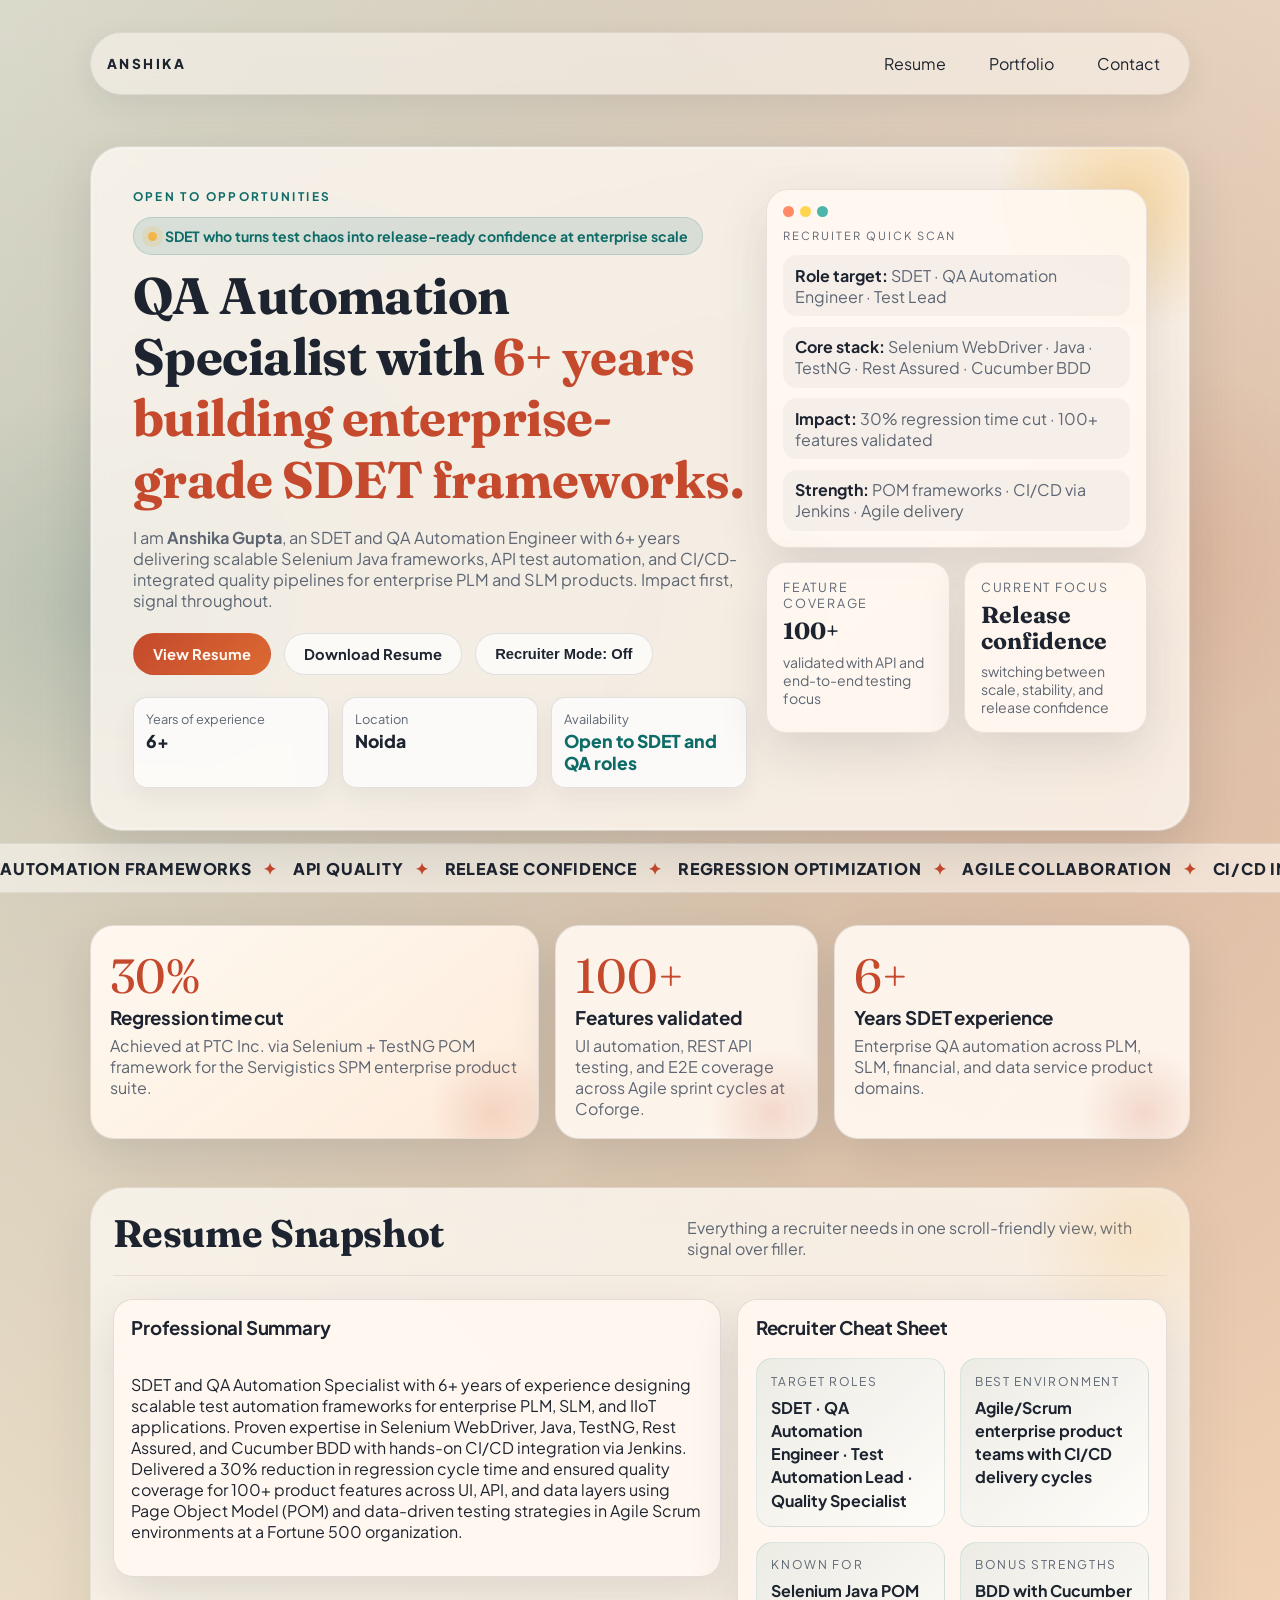
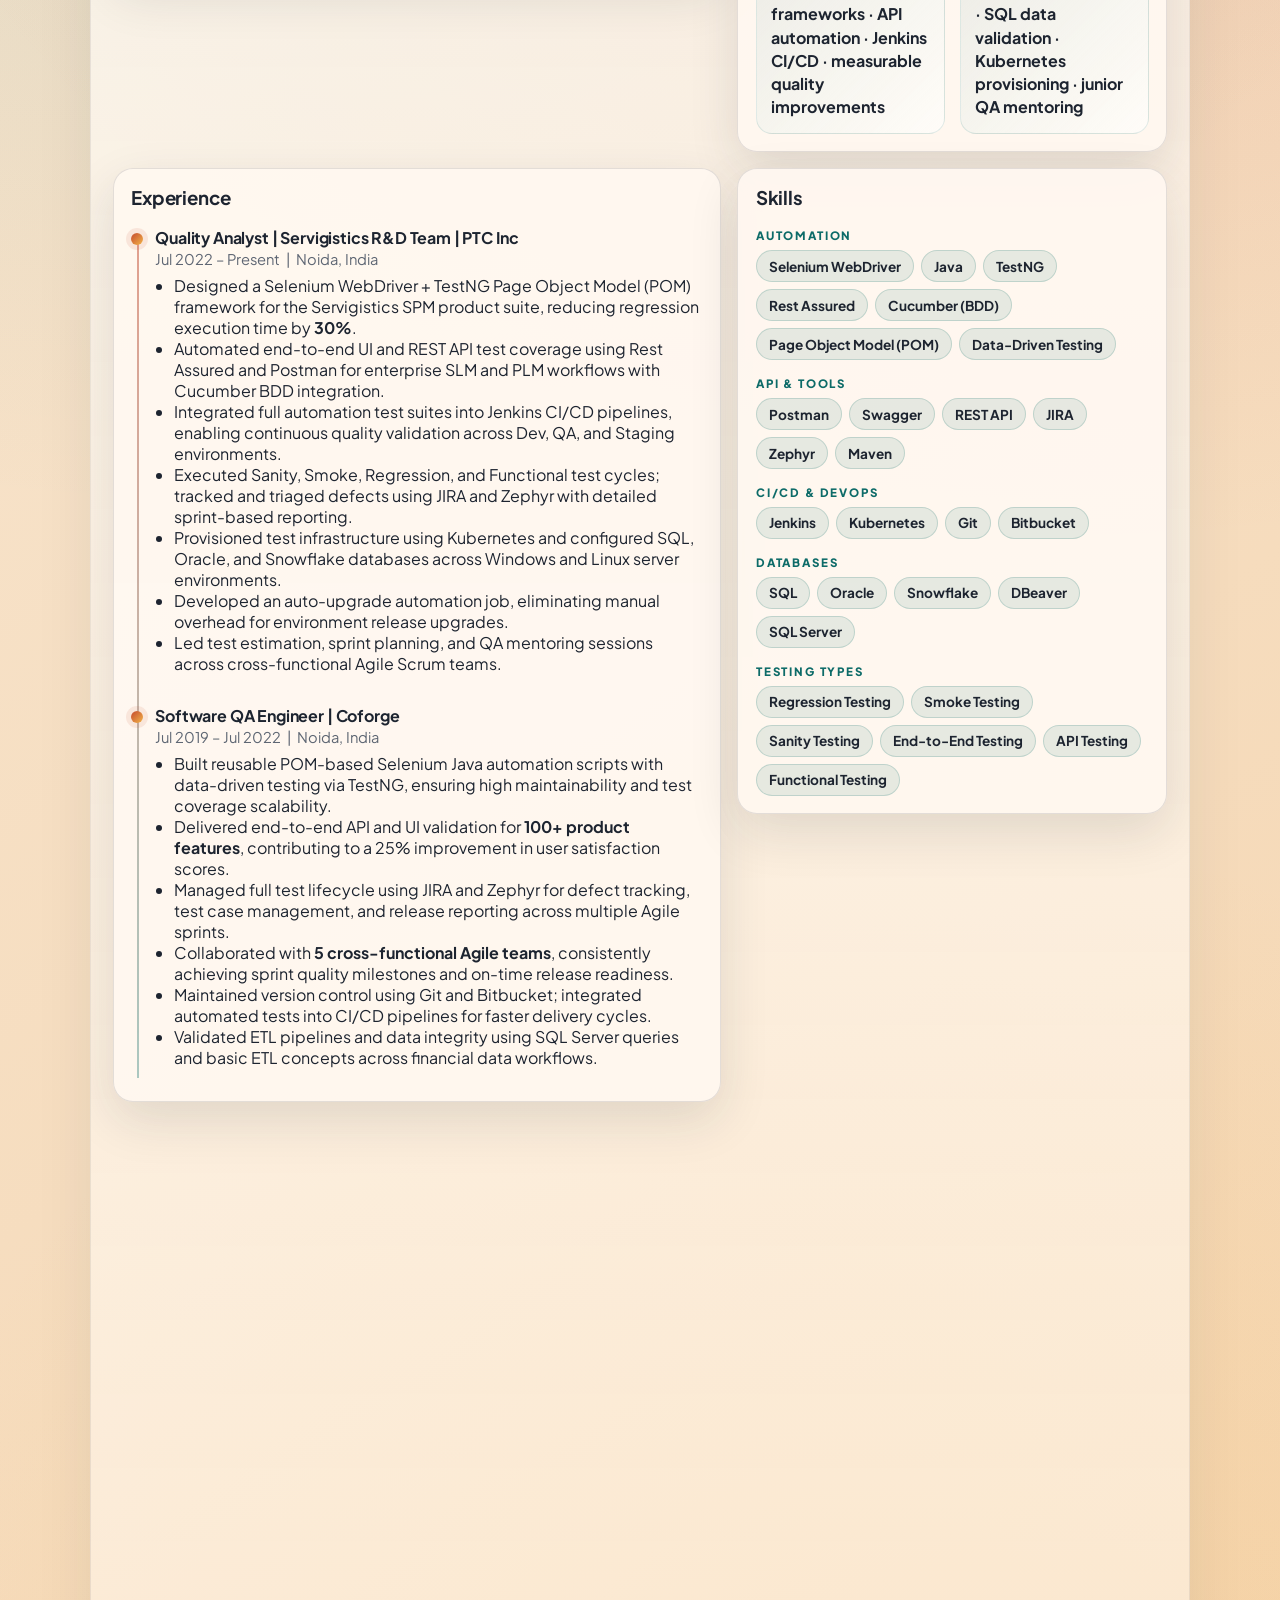
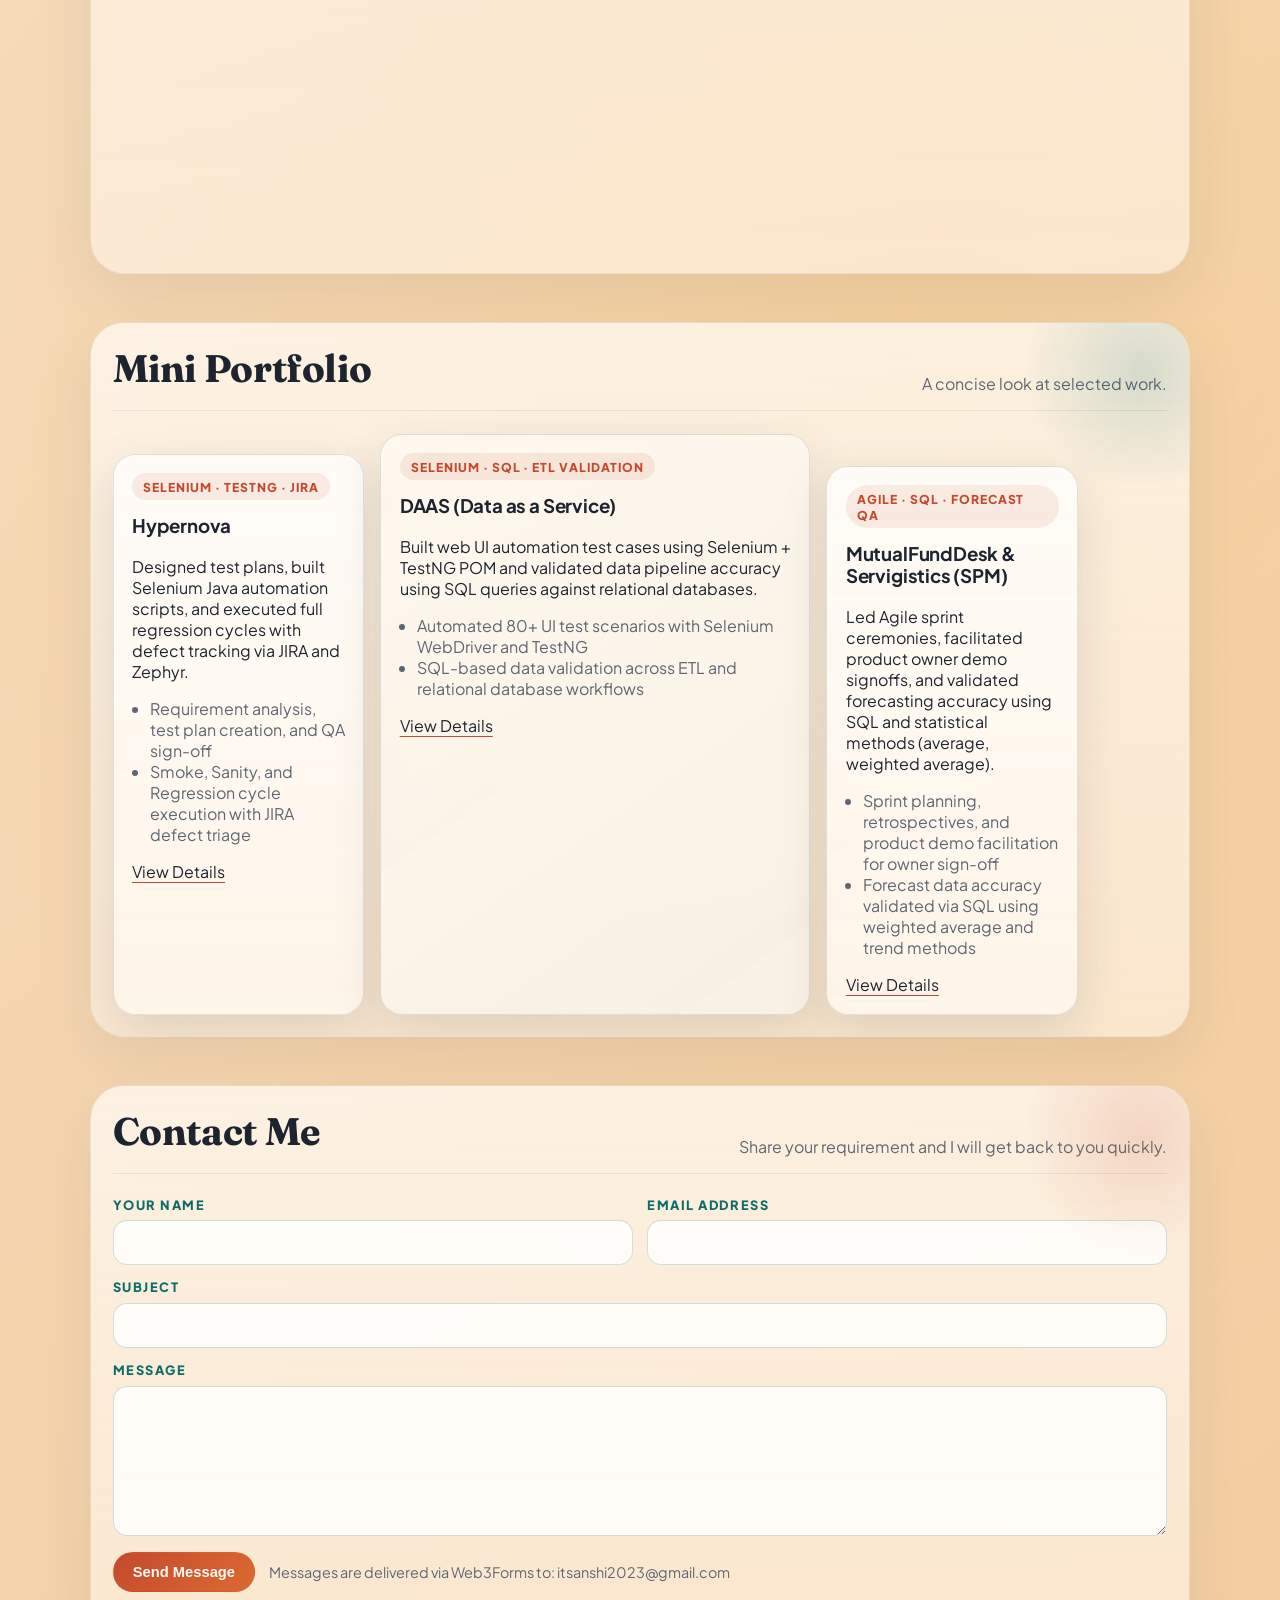
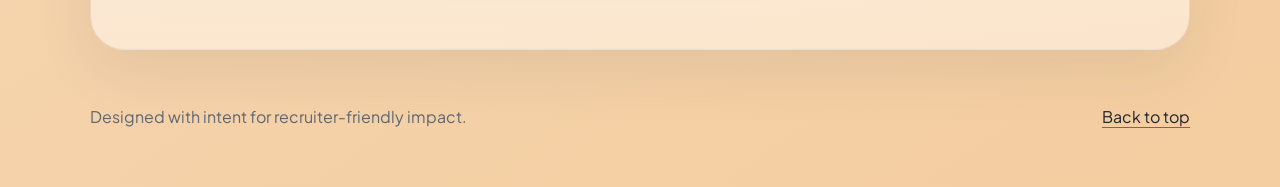
==== index.html @ cdb739ea "intial commit" ====
<!DOCTYPE html>
<html lang="en">
<head>
  <meta charset="UTF-8" />
  <meta name="viewport" content="width=device-width, initial-scale=1.0" />
  <title>Anshika | Resume + Portfolio</title>
  <meta name="description" content="Resume-first portfolio website for Anshika." />
  <link rel="preconnect" href="https://fonts.googleapis.com" />
  <link rel="preconnect" href="https://fonts.gstatic.com" crossorigin />
  <link href="https://fonts.googleapis.com/css2?family=Fraunces:opsz,wght@9..144,500;9..144,700&family=Plus+Jakarta+Sans:wght@400;500;600;700;800&display=swap" rel="stylesheet" />
  <link rel="stylesheet" href="styles.css" />
</head>
<body>
  <div class="grain" aria-hidden="true"></div>

  <header class="hero" id="top">
    <nav class="top-nav">
      <div class="brand">ANSHIKA</div>
      <div class="nav-actions">
        <a href="#resume">Resume</a>
        <a href="#portfolio">Portfolio</a>
        <a href="#contact">Contact</a>
      </div>
    </nav>

    <section class="hero-content reveal">
      <div class="hero-layout">
        <div class="hero-copy">
          <p class="kicker">Open to opportunities</p>
          <div class="signal-pill">SDET who turns test chaos into release-ready confidence at enterprise scale</div>
          <h1>
            QA Automation Specialist with
            <span>6+ years building enterprise-grade SDET frameworks.</span>
          </h1>
          <p class="intro">
            I am <strong>Anshika Gupta</strong>, an SDET and QA Automation Engineer with 6+ years delivering
            scalable Selenium Java frameworks, API test automation, and CI/CD-integrated quality pipelines
            for enterprise PLM and SLM products. Impact first, signal throughout.
          </p>
          <div class="hero-cta">
            <a class="btn primary" href="#resume">View Resume</a>
            <a class="btn ghost" href="assets/resume/resume-print.html" target="_blank" rel="noopener">Download Resume</a>
            <button class="btn ghost" id="toggleRecruiterMode" type="button">Recruiter Mode: Off</button>
          </div>
          <ul class="quick-facts">
            <li>
              <span class="fact-label">Years of experience</span>
              <span class="fact-value" id="experienceYears">0+</span>
            </li>
            <li>
              <span class="fact-label">Location</span>
              <span class="fact-value">Noida</span>
            </li>
            <li>
              <span class="fact-label">Availability</span>
              <span class="fact-value status">Open to SDET and QA roles</span>
            </li>
          </ul>
        </div>

        <aside class="hero-panel recruiter-keyword">
          <div class="panel-terminal">
            <div class="terminal-top">
              <span></span><span></span><span></span>
            </div>
            <p class="terminal-label">recruiter quick scan</p>
            <ul class="terminal-list">
              <li><strong>Role target:</strong> SDET · QA Automation Engineer · Test Lead</li>
              <li><strong>Core stack:</strong> Selenium WebDriver · Java · TestNG · Rest Assured · Cucumber BDD</li>
              <li><strong>Impact:</strong> 30% regression time cut · 100+ features validated</li>
              <li><strong>Strength:</strong> POM frameworks · CI/CD via Jenkins · Agile delivery</li>
            </ul>
          </div>
          <div class="mini-cards">
            <article>
              <span>Feature coverage</span>
              <strong>100+</strong>
              <p>validated with API and end-to-end testing focus</p>
            </article>
            <article>
              <span id="focusLabel">Current focus</span>
              <strong id="focusValue">Automation reliability</strong>
              <p>switching between scale, stability, and release confidence</p>
            </article>
          </div>
        </aside>
      </div>
    </section>
  </header>

  <section class="skills-tape" aria-label="Core strengths">
    <div class="skills-tape-track">
      <span>Automation Frameworks</span>
      <span>API Quality</span>
      <span>Release Confidence</span>
      <span>Regression Optimization</span>
      <span>Agile Collaboration</span>
      <span>CI/CD Integration</span>
      <span>SQL Validation</span>
      <span>Automation Frameworks</span>
      <span>API Quality</span>
      <span>Release Confidence</span>
      <span>Regression Optimization</span>
      <span>Agile Collaboration</span>
      <span>CI/CD Integration</span>
      <span>SQL Validation</span>
    </div>
  </section>

  <main>
    <section class="impact-strip">
      <article class="impact-card reveal recruiter-keyword featured-impact">
        <p class="impact-number">30%</p>
        <h3>Regression time cut</h3>
        <p>Achieved at PTC Inc. via Selenium + TestNG POM framework for the Servigistics SPM enterprise product suite.</p>
      </article>
      <article class="impact-card reveal recruiter-keyword">
        <p class="impact-number">100+</p>
        <h3>Features validated</h3>
        <p>UI automation, REST API testing, and E2E coverage across Agile sprint cycles at Coforge.</p>
      </article>
      <article class="impact-card reveal recruiter-keyword">
        <p class="impact-number">6+</p>
        <h3>Years SDET experience</h3>
        <p>Enterprise QA automation across PLM, SLM, financial, and data service product domains.</p>
      </article>
    </section>

    <section class="resume-section" id="resume">
      <div class="section-shell reveal">
        <div class="section-head">
          <h2>Resume Snapshot</h2>
          <p>Everything a recruiter needs in one scroll-friendly view, with signal over filler.</p>
        </div>

        <div class="resume-grid">
        <article class="card about reveal recruiter-keyword summary-card">
          <h3>Professional Summary</h3>
          <p>
            SDET and QA Automation Specialist with 6+ years of experience designing scalable test automation frameworks
            for enterprise PLM, SLM, and IIoT applications. Proven expertise in Selenium WebDriver, Java, TestNG,
            Rest Assured, and Cucumber BDD with hands-on CI/CD integration via Jenkins. Delivered a 30% reduction
            in regression cycle time and ensured quality coverage for 100+ product features across UI, API, and data
            layers using Page Object Model (POM) and data-driven testing strategies in Agile Scrum environments
            at a Fortune 500 organization.
          </p>
        </article>

        <article class="card reveal recruiter-keyword cheat-sheet">
          <h3>Recruiter Cheat Sheet</h3>
          <div class="cheat-grid">
            <div>
              <span>Target roles</span>
              <strong>SDET · QA Automation Engineer · Test Automation Lead · Quality Specialist</strong>
            </div>
            <div>
              <span>Best environment</span>
              <strong>Agile/Scrum enterprise product teams with CI/CD delivery cycles</strong>
            </div>
            <div>
              <span>Known for</span>
              <strong>Selenium Java POM frameworks · API automation · Jenkins CI/CD · measurable quality improvements</strong>
            </div>
            <div>
              <span>Bonus strengths</span>
              <strong>BDD with Cucumber · SQL data validation · Kubernetes provisioning · junior QA mentoring</strong>
            </div>
          </div>
        </article>

        <article class="card reveal recruiter-keyword experience-card">
          <h3>Experience</h3>
          <div class="timeline">
            <div>
              <h4>Quality Analyst | Servigistics R&amp;D Team | PTC Inc</h4>
              <p>Jul 2022 – Present &nbsp;|&nbsp; Noida, India</p>
              <ul>
                <li>Designed a Selenium WebDriver + TestNG Page Object Model (POM) framework for the Servigistics SPM product suite, reducing regression execution time by <strong>30%</strong>.</li>
                <li>Automated end-to-end UI and REST API test coverage using Rest Assured and Postman for enterprise SLM and PLM workflows with Cucumber BDD integration.</li>
                <li>Integrated full automation test suites into Jenkins CI/CD pipelines, enabling continuous quality validation across Dev, QA, and Staging environments.</li>
                <li>Executed Sanity, Smoke, Regression, and Functional test cycles; tracked and triaged defects using JIRA and Zephyr with detailed sprint-based reporting.</li>
                <li>Provisioned test infrastructure using Kubernetes and configured SQL, Oracle, and Snowflake databases across Windows and Linux server environments.</li>
                <li>Developed an auto-upgrade automation job, eliminating manual overhead for environment release upgrades.</li>
                <li>Led test estimation, sprint planning, and QA mentoring sessions across cross-functional Agile Scrum teams.</li>
              </ul>
            </div>
            <div>
              <h4>Software QA Engineer | Coforge</h4>
              <p>Jul 2019 – Jul 2022 &nbsp;|&nbsp; Noida, India</p>
              <ul>
                <li>Built reusable POM-based Selenium Java automation scripts with data-driven testing via TestNG, ensuring high maintainability and test coverage scalability.</li>
                <li>Delivered end-to-end API and UI validation for <strong>100+ product features</strong>, contributing to a 25% improvement in user satisfaction scores.</li>
                <li>Managed full test lifecycle using JIRA and Zephyr for defect tracking, test case management, and release reporting across multiple Agile sprints.</li>
                <li>Collaborated with <strong>5 cross-functional Agile teams</strong>, consistently achieving sprint quality milestones and on-time release readiness.</li>
                <li>Maintained version control using Git and Bitbucket; integrated automated tests into CI/CD pipelines for faster delivery cycles.</li>
                <li>Validated ETL pipelines and data integrity using SQL Server queries and basic ETL concepts across financial data workflows.</li>
              </ul>
            </div>
          </div>
        </article>

        <article class="card reveal recruiter-keyword skills-card">
          <h3>Skills</h3>
          <div class="skills-categories">
            <div class="skill-group">
              <span class="skill-group-label">Automation</span>
              <div class="chip-wrap">
                <span>Selenium WebDriver</span>
                <span>Java</span>
                <span>TestNG</span>
                <span>Rest Assured</span>
                <span>Cucumber (BDD)</span>
                <span>Page Object Model (POM)</span>
                <span>Data-Driven Testing</span>
              </div>
            </div>
            <div class="skill-group">
              <span class="skill-group-label">API &amp; Tools</span>
              <div class="chip-wrap">
                <span>Postman</span>
                <span>Swagger</span>
                <span>REST API</span>
                <span>JIRA</span>
                <span>Zephyr</span>
                <span>Maven</span>
              </div>
            </div>
            <div class="skill-group">
              <span class="skill-group-label">CI/CD &amp; DevOps</span>
              <div class="chip-wrap">
                <span>Jenkins</span>
                <span>Kubernetes</span>
                <span>Git</span>
                <span>Bitbucket</span>
              </div>
            </div>
            <div class="skill-group">
              <span class="skill-group-label">Databases</span>
              <div class="chip-wrap">
                <span>SQL</span>
                <span>Oracle</span>
                <span>Snowflake</span>
                <span>DBeaver</span>
                <span>SQL Server</span>
              </div>
            </div>
            <div class="skill-group">
              <span class="skill-group-label">Testing Types</span>
              <div class="chip-wrap">
                <span>Regression Testing</span>
                <span>Smoke Testing</span>
                <span>Sanity Testing</span>
                <span>End-to-End Testing</span>
                <span>API Testing</span>
                <span>Functional Testing</span>
              </div>
            </div>
          </div>
        </article>

        <article class="card reveal recruiter-keyword education-card">
          <h3>Education</h3>
          <p><strong>B.Tech</strong> | AKTU | 2019</p>
          <p>Percentage: 77%</p>
          <p><strong>Intermediate</strong> | 2015 | Percentage: 72.3%</p>
        </article>

        <article class="card reveal highlights-card">
          <h3>Highlights</h3>
          <ul class="clean-list">
            <li>Reduced regression cycle time by <strong>30%</strong> by engineering a reusable Selenium + TestNG POM framework for the Servigistics SPM enterprise product suite at PTC Inc.</li>
            <li>Validated <strong>100+ product features</strong> across UI automation, REST API testing, Smoke, Sanity, Regression, and E2E test cycles in continuous Agile sprints.</li>
            <li>Integrated automated test suites into Jenkins CI/CD pipelines, enabling nightly regression across Dev, QA, and Staging environments without manual intervention.</li>
            <li>Mentored junior QA engineers in test automation best practices, estimation, sprint planning, and defect triage within cross-functional Agile teams.</li>
          </ul>
        </article>

        <article class="card reveal actions-card" id="contact">
          <h3>Contact</h3>
          <div class="contact-links">
            <a class="contact-link-item" href="mailto:guptaanshika987@gmail.com">
              <svg xmlns="http://www.w3.org/2000/svg" width="15" height="15" viewBox="0 0 24 24" fill="none" stroke="currentColor" stroke-width="2" stroke-linecap="round" stroke-linejoin="round" aria-hidden="true"><rect width="20" height="16" x="2" y="4" rx="2"/><path d="m22 7-8.97 5.7a1.94 1.94 0 0 1-2.06 0L2 7"/></svg>
              guptaanshika987@gmail.com
            </a>
            <a class="contact-link-item" href="https://www.linkedin.com/in/professional-anshgupta" target="_blank" rel="noreferrer">
              <svg xmlns="http://www.w3.org/2000/svg" width="15" height="15" viewBox="0 0 24 24" fill="currentColor" aria-hidden="true"><path d="M16 8a6 6 0 0 1 6 6v7h-4v-7a2 2 0 0 0-2-2 2 2 0 0 0-2 2v7h-4v-7a6 6 0 0 1 6-6z"/><rect width="4" height="12" x="2" y="9"/><circle cx="4" cy="4" r="2"/></svg>
              linkedin.com/in/professional-anshgupta
            </a>
            <p class="contact-phone">
              <svg xmlns="http://www.w3.org/2000/svg" width="14" height="14" viewBox="0 0 24 24" fill="none" stroke="currentColor" stroke-width="2" stroke-linecap="round" stroke-linejoin="round" aria-hidden="true"><path d="M22 16.92v3a2 2 0 0 1-2.18 2 19.79 19.79 0 0 1-8.63-3.07A19.5 19.5 0 0 1 4.69 13.6 19.79 19.79 0 0 1 1.61 5a2 2 0 0 1 1.95-2.15h3a2 2 0 0 1 2 1.72 12.84 12.84 0 0 0 .7 2.81 2 2 0 0 1-.45 2.11L7.91 10a16 16 0 0 0 6 6l.92-.92a2 2 0 0 1 2.11-.45 12.84 12.84 0 0 0 2.81.7A2 2 0 0 1 21.5 17z"/></svg>
              +91-9643522326
            </p>
            <button class="contact-link-item copy-email-btn" id="copyEmail" type="button" title="Copy email">
              <svg xmlns="http://www.w3.org/2000/svg" width="14" height="14" viewBox="0 0 24 24" fill="none" stroke="currentColor" stroke-width="2" stroke-linecap="round" stroke-linejoin="round" aria-hidden="true"><rect width="14" height="14" x="8" y="8" rx="2" ry="2"/><path d="M4 16c-1.1 0-2-.9-2-2V4c0-1.1.9-2 2-2h10c1.1 0 2 .9 2 2"/></svg>
              Copy email address
            </button>
            <span id="copyStatus" aria-live="polite"></span>
          </div>
          <div class="actions">
            <a class="btn primary" href="assets/resume/resume-print.html" target="_blank" rel="noopener" aria-label="Download resume">Download Resume</a>
          </div>
        </article>
        </div>
      </div>
    </section>

    <section class="portfolio-section" id="portfolio">
      <div class="section-shell portfolio-shell reveal">
        <div class="section-head">
          <h2>Mini Portfolio</h2>
          <p>A concise look at selected work.</p>
        </div>

        <div class="portfolio-grid">
        <article class="project-card reveal tilt-left">
          <div class="project-tag">Selenium · TestNG · JIRA</div>
          <h3>Hypernova</h3>
          <p>Designed test plans, built Selenium Java automation scripts, and executed full regression cycles with defect tracking via JIRA and Zephyr.</p>
          <ul class="project-points">
            <li>Requirement analysis, test plan creation, and QA sign-off</li>
            <li>Smoke, Sanity, and Regression cycle execution with JIRA defect triage</li>
          </ul>
          <a href="#" aria-label="View Hypernova details">View Details</a>
        </article>

        <article class="project-card reveal featured-project">
          <div class="project-tag">Selenium · SQL · ETL Validation</div>
          <h3>DAAS (Data as a Service)</h3>
          <p>Built web UI automation test cases using Selenium + TestNG POM and validated data pipeline accuracy using SQL queries against relational databases.</p>
          <ul class="project-points">
            <li>Automated 80+ UI test scenarios with Selenium WebDriver and TestNG</li>
            <li>SQL-based data validation across ETL and relational database workflows</li>
          </ul>
          <a href="#" aria-label="View DAAS details">View Details</a>
        </article>

        <article class="project-card reveal tilt-right">
          <div class="project-tag">Agile · SQL · Forecast QA</div>
          <h3>MutualFundDesk &amp; Servigistics (SPM)</h3>
          <p>Led Agile sprint ceremonies, facilitated product owner demo signoffs, and validated forecasting accuracy using SQL and statistical methods (average, weighted average).</p>
          <ul class="project-points">
            <li>Sprint planning, retrospectives, and product demo facilitation for owner sign-off</li>
            <li>Forecast data accuracy validated via SQL using weighted average and trend methods</li>
          </ul>
          <a href="#" aria-label="View Servigistics details">View Details</a>
        </article>
        </div>
      </div>
    </section>

    <section class="contact-form-section" id="contact-form">
      <div class="section-shell contact-form-shell reveal">
        <div class="section-head">
          <h2>Contact Me</h2>
          <p>Share your requirement and I will get back to you quickly.</p>
        </div>

        <form id="contactForm" class="contact-form" action="https://api.web3forms.com/submit" method="POST" novalidate>
          <input type="hidden" name="access_key" value="10d51c99-1bc9-47cf-ba1b-04dfb418afbb" />
          <input type="hidden" name="from_name" value="Anshika Portfolio Contact Form" />
          <input type="checkbox" name="botcheck" class="form-honeypot" tabindex="-1" autocomplete="off" aria-hidden="true" />
          <div class="form-grid">
            <label class="form-field" for="contactName">
              <span>Your Name</span>
              <input id="contactName" name="name" type="text" autocomplete="name" required />
            </label>

            <label class="form-field" for="contactEmail">
              <span>Email Address</span>
              <input id="contactEmail" name="email" type="email" autocomplete="email" required />
            </label>

            <label class="form-field form-full" for="contactSubject">
              <span>Subject</span>
              <input id="contactSubject" name="subject" type="text" required />
            </label>

            <label class="form-field form-full" for="contactMessage">
              <span>Message</span>
              <textarea id="contactMessage" name="message" rows="6" required></textarea>
            </label>
          </div>

          <div class="form-actions-row">
            <button class="btn primary" type="submit">Send Message</button>
            <p class="form-note">Messages are delivered via Web3Forms to: itsanshi2023@gmail.com</p>
          </div>
          <p id="formStatus" class="form-status" aria-live="polite"></p>
        </form>
      </div>
    </section>
  </main>

  <footer>
    <p>Designed with intent for recruiter-friendly impact.</p>
    <a href="#top">Back to top</a>
  </footer>

  <script src="script.js"></script>
</body>
</html>
---- styles.css ----
:root {
  --bg: #f8ecdc;
  --bg-2: #f4cda0;
  --ink: #1d2430;
  --muted: #5e6673;
  --accent: #c4492d;
  --accent-2: #0d6b68;
  --accent-3: #f3b54a;
  --surface: rgba(255, 250, 244, 0.76);
  --surface-strong: rgba(255, 248, 240, 0.92);
  --border: rgba(29, 36, 48, 0.12);
  --shadow: 0 18px 50px rgba(25, 35, 44, 0.12);
}

* {
  box-sizing: border-box;
}

html {
  scroll-behavior: smooth;
}

body {
  margin: 0;
  font-family: "Plus Jakarta Sans", "Manrope", sans-serif;
  color: var(--ink);
  background:
    radial-gradient(circle at 15% 10%, rgba(13, 107, 104, 0.18), transparent 35%),
    radial-gradient(circle at 85% 15%, rgba(196, 73, 45, 0.22), transparent 32%),
    radial-gradient(circle at 70% 70%, rgba(243, 181, 74, 0.18), transparent 30%),
    linear-gradient(145deg, var(--bg), var(--bg-2));
  min-height: 100vh;
}

body::before,
body::after {
  content: "";
  position: fixed;
  inset: auto;
  pointer-events: none;
  z-index: -2;
}

body::before {
  width: 28rem;
  height: 28rem;
  left: -8rem;
  top: 24rem;
  border-radius: 50%;
  background: radial-gradient(circle, rgba(13, 107, 104, 0.12), transparent 68%);
}

body::after {
  width: 24rem;
  height: 24rem;
  right: -5rem;
  bottom: 10rem;
  border-radius: 50%;
  background: radial-gradient(circle, rgba(196, 73, 45, 0.1), transparent 68%);
}

.grain {
  position: fixed;
  inset: 0;
  pointer-events: none;
  background-image: radial-gradient(rgba(31, 41, 51, 0.08) 0.5px, transparent 0.5px);
  background-size: 3px 3px;
  opacity: 0.2;
  z-index: -1;
}

.hero,
main,
footer {
  width: min(1100px, 92vw);
  margin-inline: auto;
}

.hero {
  padding: 2rem 0 0.8rem;
}

.top-nav {
  display: flex;
  align-items: center;
  justify-content: space-between;
  gap: 1rem;
  padding: 0.8rem 1rem;
  background: rgba(255, 250, 244, 0.52);
  border: 1px solid rgba(29, 36, 48, 0.08);
  border-radius: 999px;
  backdrop-filter: blur(10px);
  box-shadow: 0 10px 30px rgba(29, 36, 48, 0.08);
}

.brand {
  font-weight: 800;
  letter-spacing: 0.18em;
  font-size: 0.85rem;
}

.nav-actions {
  display: flex;
  gap: 1.1rem;
}

.nav-actions a,
footer a,
.project-card a,
.actions-card a {
  color: var(--ink);
  text-decoration-color: var(--accent);
  text-underline-offset: 4px;
}

.nav-actions a {
  padding: 0.45rem 0.8rem;
  border-radius: 999px;
  text-decoration: none;
  transition: background 0.2s ease, color 0.2s ease;
}

.nav-actions a:hover {
  background: rgba(13, 107, 104, 0.08);
  color: var(--accent-2);
}

.hero-content {
  margin-top: 3.2rem;
  background: var(--surface);
  border: 1px solid var(--border);
  border-radius: 32px;
  padding: clamp(1.2rem, 2vw + 1rem, 2.6rem);
  box-shadow: var(--shadow);
  backdrop-filter: blur(8px);
  position: relative;
  overflow: hidden;
}

.hero-content::before {
  content: "";
  position: absolute;
  width: 280px;
  height: 280px;
  right: -80px;
  top: -90px;
  border-radius: 50%;
  background: radial-gradient(circle, rgba(243, 181, 74, 0.4), transparent 68%);
  pointer-events: none;
}

.hero-content::after {
  content: "";
  position: absolute;
  inset: 1px;
  border-radius: 31px;
  border: 1px solid rgba(255, 255, 255, 0.35);
  pointer-events: none;
}

.hero-layout {
  display: grid;
  grid-template-columns: minmax(0, 1.45fr) minmax(300px, 0.9fr);
  gap: 1.2rem;
  align-items: start;
}

.hero-copy {
  position: relative;
  z-index: 1;
}

.kicker {
  text-transform: uppercase;
  letter-spacing: 0.2em;
  font-weight: 700;
  color: var(--accent-2);
  font-size: 0.74rem;
  margin: 0;
}

.signal-pill {
  display: inline-flex;
  align-items: center;
  gap: 0.5rem;
  margin-top: 0.85rem;
  padding: 0.55rem 0.9rem;
  border-radius: 999px;
  background: rgba(13, 107, 104, 0.12);
  border: 1px solid rgba(13, 107, 104, 0.16);
  color: var(--accent-2);
  font-size: 0.88rem;
  font-weight: 700;
}

.signal-pill::before {
  content: "";
  width: 0.55rem;
  height: 0.55rem;
  border-radius: 50%;
  background: var(--accent-3);
  box-shadow: 0 0 0 6px rgba(243, 181, 74, 0.18);
}

h1,
h2,
h3,
h4 {
  margin-top: 0;
  line-height: 1.2;
  letter-spacing: -0.01em;
}

h1 {
  font-family: "Fraunces", serif;
  font-size: clamp(2rem, 4vw, 3.8rem);
  margin: 0.6rem 0 0.7rem;
  max-width: 18ch;
}

h1 span {
  color: var(--accent);
}

.intro {
  color: var(--muted);
  max-width: 70ch;
  font-size: 1.02rem;
}

.hero-cta {
  display: flex;
  gap: 0.8rem;
  flex-wrap: wrap;
  margin: 1.4rem 0 1.4rem;
}

.btn {
  border: 1px solid transparent;
  border-radius: 999px;
  padding: 0.68rem 1.2rem;
  font-weight: 700;
  font-size: 0.92rem;
  cursor: pointer;
  transition: transform 0.2s ease, background 0.2s ease, color 0.2s ease, box-shadow 0.2s ease;
  text-decoration: none;
  display: inline-flex;
  align-items: center;
  justify-content: center;
}

.btn:hover {
  transform: translateY(-2px);
  box-shadow: 0 12px 28px rgba(29, 36, 48, 0.12);
}

.btn.primary {
  background: linear-gradient(135deg, var(--accent), #dc6a32);
  color: #fffaf4;
}

.btn.ghost {
  background: rgba(255, 255, 255, 0.7);
  border-color: var(--border);
  color: var(--ink);
}

.hero-panel {
  position: relative;
  z-index: 1;
  display: grid;
  gap: 0.9rem;
}

.panel-terminal,
.mini-cards article,
.impact-card,
.project-card,
.card {
  background: var(--surface-strong);
}

.panel-terminal {
  border: 1px solid rgba(29, 36, 48, 0.1);
  border-radius: 22px;
  padding: 1rem;
  box-shadow: var(--shadow);
}

.terminal-top {
  display: flex;
  gap: 0.35rem;
}

.terminal-top span {
  width: 0.7rem;
  height: 0.7rem;
  border-radius: 50%;
  background: rgba(29, 36, 48, 0.15);
}

.terminal-top span:first-child {
  background: #ff8a65;
}

.terminal-top span:nth-child(2) {
  background: #ffd54f;
}

.terminal-top span:nth-child(3) {
  background: #4db6ac;
}

.terminal-label {
  margin: 0.7rem 0 0.8rem;
  text-transform: uppercase;
  letter-spacing: 0.18em;
  font-size: 0.7rem;
  color: var(--muted);
}

.terminal-list {
  list-style: none;
  padding: 0;
  margin: 0;
  display: grid;
  gap: 0.65rem;
}

.terminal-list li {
  padding: 0.6rem 0.75rem;
  border-radius: 14px;
  background: rgba(29, 36, 48, 0.04);
  color: var(--muted);
}

.terminal-list strong {
  color: var(--ink);
}

.mini-cards {
  display: grid;
  grid-template-columns: 1fr 1fr;
  gap: 0.9rem;
}

.mini-cards article {
  border: 1px solid rgba(29, 36, 48, 0.1);
  border-radius: 20px;
  padding: 1rem;
  box-shadow: var(--shadow);
}

.mini-cards span {
  display: block;
  color: var(--muted);
  font-size: 0.78rem;
  text-transform: uppercase;
  letter-spacing: 0.14em;
}

.mini-cards strong {
  display: block;
  margin-top: 0.45rem;
  font-family: "Fraunces", serif;
  font-size: 1.45rem;
  line-height: 1.1;
}

.mini-cards p {
  margin: 0.55rem 0 0;
  color: var(--muted);
  font-size: 0.88rem;
}

.quick-facts {
  display: grid;
  grid-template-columns: repeat(3, minmax(0, 1fr));
  gap: 0.8rem;
  list-style: none;
  padding: 0;
  margin: 1.2rem 0 0;
}

.quick-facts li {
  background: rgba(255, 255, 255, 0.72);
  border: 1px solid var(--border);
  border-radius: 14px;
  padding: 0.8rem;
  box-shadow: 0 10px 24px rgba(29, 36, 48, 0.06);
}

.fact-label {
  display: block;
  color: var(--muted);
  font-size: 0.8rem;
}

.fact-value {
  display: block;
  margin-top: 0.2rem;
  font-weight: 800;
  font-size: 1.1rem;
}

.status {
  color: var(--accent-2);
}

.section-head {
  display: flex;
  align-items: end;
  justify-content: space-between;
  gap: 1rem;
  margin: 0 0 1.4rem;
  padding-bottom: 1rem;
  border-bottom: 1px solid rgba(29, 36, 48, 0.08);
}

.skills-tape {
  width: 100%;
  overflow: hidden;
  border-block: 1px solid rgba(29, 36, 48, 0.08);
  background: rgba(255, 251, 246, 0.55);
}

.skills-tape-track {
  display: flex;
  gap: 1rem;
  width: max-content;
  padding: 0.85rem 0;
  animation: tape-scroll 26s linear infinite;
}

.skills-tape-track span {
  display: inline-flex;
  align-items: center;
  gap: 0.7rem;
  font-weight: 800;
  letter-spacing: 0.05em;
  text-transform: uppercase;
  color: var(--ink);
  white-space: nowrap;
}

.skills-tape-track span::after {
  content: "✦";
  color: var(--accent);
}

.impact-strip {
  display: grid;
  grid-template-columns: repeat(12, minmax(0, 1fr));
  gap: 1rem;
  margin-top: 2rem;
}

.impact-card {
  grid-column: span 4;
  border: 1px solid rgba(29, 36, 48, 0.1);
  border-radius: 24px;
  padding: 1.2rem;
  box-shadow: var(--shadow);
  position: relative;
  overflow: hidden;
}

.impact-card::before {
  content: "";
  position: absolute;
  inset: auto -20px -40px auto;
  width: 130px;
  height: 130px;
  border-radius: 50%;
  background: radial-gradient(circle, rgba(196, 73, 45, 0.16), transparent 70%);
}

.impact-number {
  margin: 0;
  font-family: "Fraunces", serif;
  font-size: clamp(2rem, 4vw, 3rem);
  color: var(--accent);
}

.impact-card h3 {
  margin: 0.15rem 0 0.35rem;
}

.impact-card p:last-child {
  margin: 0;
  color: var(--muted);
}

.featured-impact {
  grid-column: span 5;
  background: linear-gradient(145deg, rgba(255, 249, 241, 0.98), rgba(255, 237, 220, 0.96));
}

.impact-card:nth-child(2) {
  grid-column: span 3;
}

.impact-card:nth-child(3) {
  grid-column: span 4;
}

.section-head h2 {
  font-family: "Fraunces", serif;
  font-size: clamp(1.8rem, 3vw, 2.7rem);
  margin-bottom: 0.2rem;
}

.section-head p {
  margin: 0;
  color: var(--muted);
  max-width: 30rem;
}

.section-shell {
  position: relative;
  margin-top: 3rem;
  padding: 1.35rem;
  border-radius: 34px;
  background: linear-gradient(180deg, rgba(255, 252, 247, 0.72), rgba(255, 245, 233, 0.6));
  border: 1px solid rgba(29, 36, 48, 0.08);
  box-shadow: 0 22px 60px rgba(29, 36, 48, 0.08);
  overflow: hidden;
}

.section-shell::before {
  content: "";
  position: absolute;
  inset: 0 0 auto auto;
  width: 15rem;
  height: 15rem;
  border-radius: 50%;
  background: radial-gradient(circle, rgba(243, 181, 74, 0.18), transparent 70%);
  transform: translate(30%, -30%);
  pointer-events: none;
}

.portfolio-shell::before {
  background: radial-gradient(circle, rgba(13, 107, 104, 0.16), transparent 70%);
}

.resume-grid {
  display: grid;
  grid-template-columns: repeat(12, 1fr);
  gap: 1rem;
  align-items: start;
}

.card {
  background: var(--surface-strong);
  border: 1px solid var(--border);
  border-radius: 20px;
  padding: 1.1rem;
  box-shadow: var(--shadow);
  display: flex;
  flex-direction: column;
}

.summary-card {
  grid-column: span 7;
}

.cheat-sheet {
  grid-column: span 5;
}

.experience-card {
  grid-column: span 7;
}

.skills-card {
  grid-column: span 5;
}

.education-card,
.highlights-card {
  grid-column: span 6;
}

.actions-card {
  grid-column: span 12;
}

.cheat-grid {
  display: grid;
  grid-template-columns: repeat(2, minmax(0, 1fr));
  gap: 0.9rem;
}

.cheat-grid div {
  border-radius: 16px;
  padding: 0.9rem;
  background: linear-gradient(135deg, rgba(13, 107, 104, 0.08), rgba(255, 255, 255, 0.6));
  border: 1px solid rgba(13, 107, 104, 0.12);
}

.cheat-grid span {
  display: block;
  font-size: 0.75rem;
  text-transform: uppercase;
  letter-spacing: 0.14em;
  color: var(--muted);
}

.cheat-grid strong {
  display: block;
  margin-top: 0.45rem;
  line-height: 1.45;
}

.clean-list {
  margin: 0;
  padding-left: 1.2rem;
  display: grid;
  gap: 0.8rem;
}

.clean-list li {
  padding-left: 0.15rem;
  line-height: 1.55;
}

.highlights-card {
  justify-content: flex-start;
}

.highlights-card h3 {
  margin-bottom: 0.85rem;
}

.timeline {
  display: grid;
  gap: 1rem;
  position: relative;
}

.timeline::before {
  content: "";
  position: absolute;
  left: 0.35rem;
  top: 0.35rem;
  bottom: 0.35rem;
  width: 2px;
  background: linear-gradient(to bottom, rgba(196, 73, 45, 0.5), rgba(13, 107, 104, 0.35));
}

.timeline > div {
  position: relative;
  padding-left: 1.5rem;
}

.timeline > div::before {
  content: "";
  position: absolute;
  left: 0;
  top: 0.3rem;
  width: 0.75rem;
  height: 0.75rem;
  border-radius: 50%;
  background: linear-gradient(135deg, var(--accent), var(--accent-3));
  box-shadow: 0 0 0 5px rgba(196, 73, 45, 0.1);
}

.timeline h4 {
  margin-bottom: 0.2rem;
}

.timeline p {
  margin: 0;
  color: var(--muted);
  font-size: 0.92rem;
}

.timeline ul {
  margin-top: 0.4rem;
  padding-left: 1.2rem;
}

.skills-categories {
  display: grid;
  gap: 1rem;
}

.skill-group {
  display: flex;
  flex-direction: column;
  gap: 0.45rem;
}

.skill-group-label {
  font-size: 0.72rem;
  text-transform: uppercase;
  letter-spacing: 0.16em;
  font-weight: 800;
  color: var(--accent-2);
}

.chip-wrap {
  display: flex;
  flex-wrap: wrap;
  gap: 0.45rem;
  align-content: start;
}

.chip-wrap span {
  background: rgba(13, 107, 104, 0.1);
  border: 1px solid rgba(13, 107, 104, 0.18);
  border-radius: 999px;
  padding: 0.4rem 0.75rem;
  font-size: 0.85rem;
  font-weight: 700;
}

.link-btn {
  background: transparent;
  border: 0;
  color: var(--accent-2);
  padding: 0;
  font: inherit;
  text-decoration: underline;
  text-underline-offset: 4px;
  cursor: pointer;
}

.contact-links {
  display: flex;
  flex-direction: column;
  gap: 0.6rem;
  margin-top: 0.5rem;
}

.contact-link-item {
  display: inline-flex;
  align-items: center;
  gap: 0.55rem;
  color: var(--ink);
  text-decoration: none;
  font-size: 0.92rem;
  font-weight: 500;
  padding: 0.5rem 0.75rem;
  border-radius: 12px;
  background: rgba(13, 107, 104, 0.07);
  border: 1px solid rgba(13, 107, 104, 0.14);
  transition: background 0.18s ease, color 0.18s ease, transform 0.18s ease;
  width: fit-content;
}

.contact-link-item:hover {
  background: rgba(13, 107, 104, 0.15);
  color: var(--accent-2);
  transform: translateX(3px);
}

.contact-link-item svg {
  flex-shrink: 0;
  color: var(--accent-2);
}

.copy-email-btn {
  cursor: pointer;
  font-family: inherit;
  background: rgba(13, 107, 104, 0.06);
  border: 1px dashed rgba(13, 107, 104, 0.2);
}

.copy-email-btn:hover {
  border-style: solid;
}

.contact-phone {
  display: inline-flex;
  align-items: center;
  gap: 0.55rem;
  color: var(--muted);
  font-size: 0.92rem;
  margin: 0;
  padding: 0 0.2rem;
}

.contact-phone svg {
  color: var(--accent-2);
  flex-shrink: 0;
}

.actions {
  margin-top: 1rem;
  display: flex;
  align-items: center;
  gap: 1rem;
  flex-wrap: wrap;
}

#copyStatus {
  font-size: 0.85rem;
  color: var(--accent-2);
}

.portfolio-section {
  margin-top: 1.5rem;
}

.contact-form-section {
  margin-top: 1.5rem;
}

.contact-form-shell::before {
  background: radial-gradient(circle, rgba(196, 73, 45, 0.16), transparent 70%);
}

.contact-form {
  display: grid;
  gap: 1rem;
}

.form-honeypot {
  position: absolute;
  left: -9999px;
  width: 1px;
  height: 1px;
  opacity: 0;
  pointer-events: none;
}

.form-grid {
  display: grid;
  grid-template-columns: repeat(2, minmax(0, 1fr));
  gap: 0.9rem;
}

.form-field {
  display: flex;
  flex-direction: column;
  gap: 0.45rem;
}

.form-field span {
  font-size: 0.8rem;
  text-transform: uppercase;
  letter-spacing: 0.12em;
  font-weight: 800;
  color: var(--accent-2);
}

.form-field input,
.form-field textarea {
  width: 100%;
  border: 1px solid rgba(13, 107, 104, 0.2);
  border-radius: 14px;
  padding: 0.7rem 0.85rem;
  font: inherit;
  color: var(--ink);
  background: rgba(255, 255, 255, 0.8);
  transition: border-color 0.2s ease, box-shadow 0.2s ease, background 0.2s ease;
}

.form-field textarea {
  resize: vertical;
  min-height: 140px;
}

.form-field input:focus,
.form-field textarea:focus {
  outline: none;
  border-color: rgba(196, 73, 45, 0.55);
  box-shadow: 0 0 0 4px rgba(196, 73, 45, 0.12);
  background: rgba(255, 255, 255, 0.95);
}

.form-full {
  grid-column: 1 / -1;
}

.form-actions-row {
  display: flex;
  align-items: center;
  gap: 0.85rem;
  flex-wrap: wrap;
}

.form-note {
  margin: 0;
  color: var(--muted);
  font-size: 0.9rem;
}

.form-status {
  margin: 0;
  min-height: 1.2rem;
  color: var(--accent-2);
  font-weight: 600;
  font-size: 0.9rem;
}

.form-status.error {
  color: var(--accent);
}

.portfolio-grid {
  display: grid;
  grid-template-columns: repeat(12, minmax(0, 1fr));
  gap: 1rem;
  align-items: stretch;
}

.project-card {
  grid-column: span 4;
  background: linear-gradient(180deg, rgba(255, 252, 248, 0.98), rgba(255, 246, 235, 0.92));
  border: 1px solid var(--border);
  border-radius: 22px;
  padding: 1.15rem;
  box-shadow: var(--shadow);
  transition: transform 0.22s ease, box-shadow 0.22s ease;
}

.project-card:hover {
  transform: translateY(-6px) rotate(-0.4deg);
  box-shadow: 0 26px 50px rgba(29, 36, 48, 0.14);
}

.featured-project {
  grid-column: span 5;
  background: linear-gradient(145deg, rgba(255, 248, 239, 0.98), rgba(248, 240, 229, 0.96));
}

.portfolio-grid .project-card:not(.featured-project) {
  grid-column: span 3;
}

.tilt-left {
  margin-top: 1.25rem;
}

.tilt-right {
  margin-top: 2rem;
}

.project-tag {
  display: inline-flex;
  padding: 0.35rem 0.7rem;
  margin-bottom: 0.9rem;
  border-radius: 999px;
  background: rgba(196, 73, 45, 0.1);
  color: var(--accent);
  font-size: 0.76rem;
  font-weight: 800;
  letter-spacing: 0.08em;
  text-transform: uppercase;
}

.project-points {
  margin: 0.9rem 0 1rem;
  padding-left: 1.1rem;
  color: var(--muted);
}

footer {
  display: flex;
  align-items: center;
  justify-content: space-between;
  gap: 1rem;
  padding: 2.5rem 0 2.8rem;
  color: var(--muted);
}

.reveal {
  opacity: 0;
  transform: translateY(22px);
}

.reveal.visible {
  opacity: 1;
  transform: translateY(0);
  transition: opacity 0.7s ease, transform 0.7s ease;
}

.recruiter-mode .recruiter-keyword {
  outline: 2px dashed rgba(185, 65, 46, 0.65);
  outline-offset: 4px;
}

.recruiter-mode .recruiter-keyword h3::after {
  content: " • recruiter highlight";
  color: var(--accent);
  font-size: 0.78rem;
  font-weight: 500;
}

@keyframes tape-scroll {
  from {
    transform: translateX(0);
  }

  to {
    transform: translateX(-50%);
  }
}

@media (max-width: 900px) {
  .hero-layout,
  .quick-facts {
    grid-template-columns: 1fr;
  }

  .impact-strip,
  .portfolio-grid,
  .resume-grid {
    grid-template-columns: 1fr;
  }

  .section-head {
    flex-direction: column;
    align-items: flex-start;
  }

  .mini-cards,
  .cheat-grid,
  .form-grid {
    grid-template-columns: 1fr;
  }

  .impact-card,
  .featured-impact,
  .summary-card,
  .cheat-sheet,
  .experience-card,
  .skills-card,
  .education-card,
  .highlights-card,
  .actions-card,
  .project-card,
  .featured-project,
  .portfolio-grid .project-card:not(.featured-project) {
    grid-column: auto;
  }

  .tilt-left,
  .tilt-right {
    margin-top: 0;
  }

  footer {
    flex-direction: column;
    align-items: flex-start;
  }
}

@media (max-width: 640px) {
  .top-nav {
    flex-direction: column;
    align-items: flex-start;
  }

  .nav-actions {
    flex-wrap: wrap;
  }

  .hero-content {
    border-radius: 24px;
  }

  .section-shell {
    padding: 1rem;
    border-radius: 24px;
  }

  h1 {
    max-width: 12ch;
  }
}
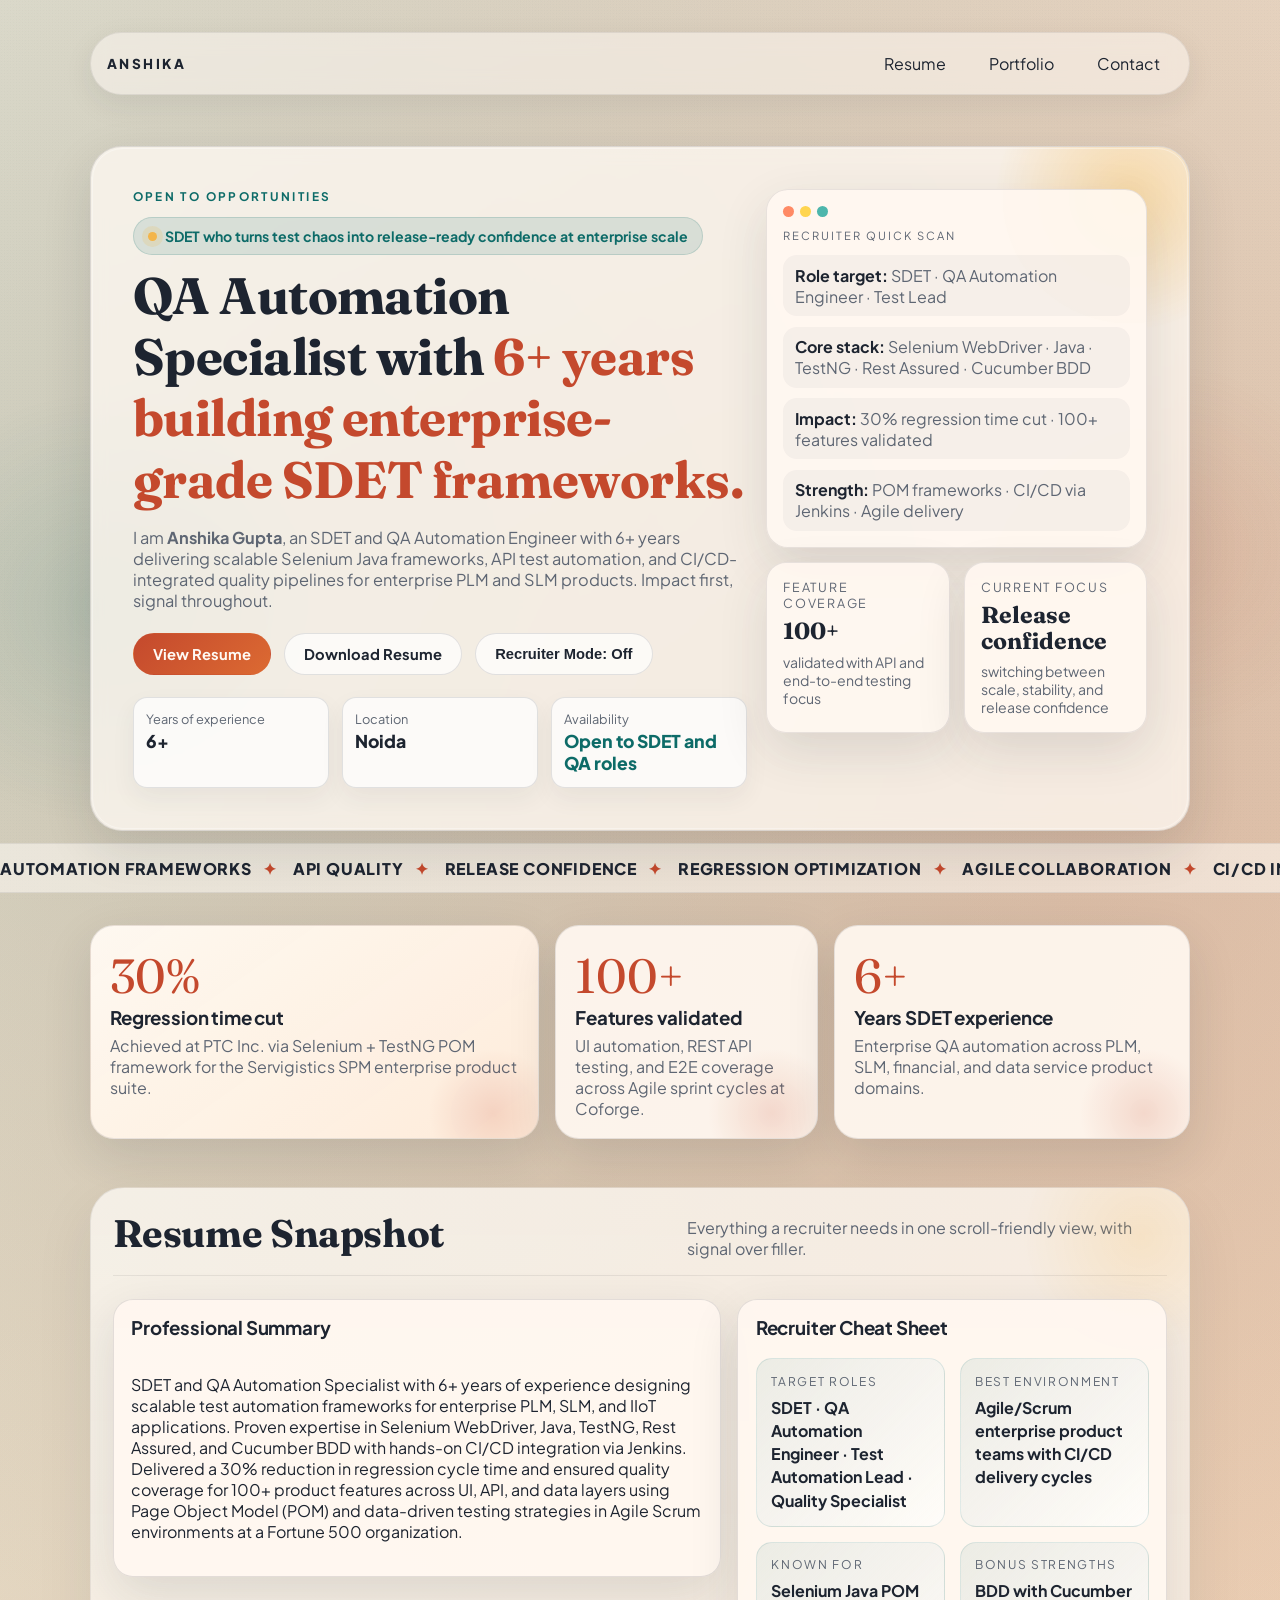
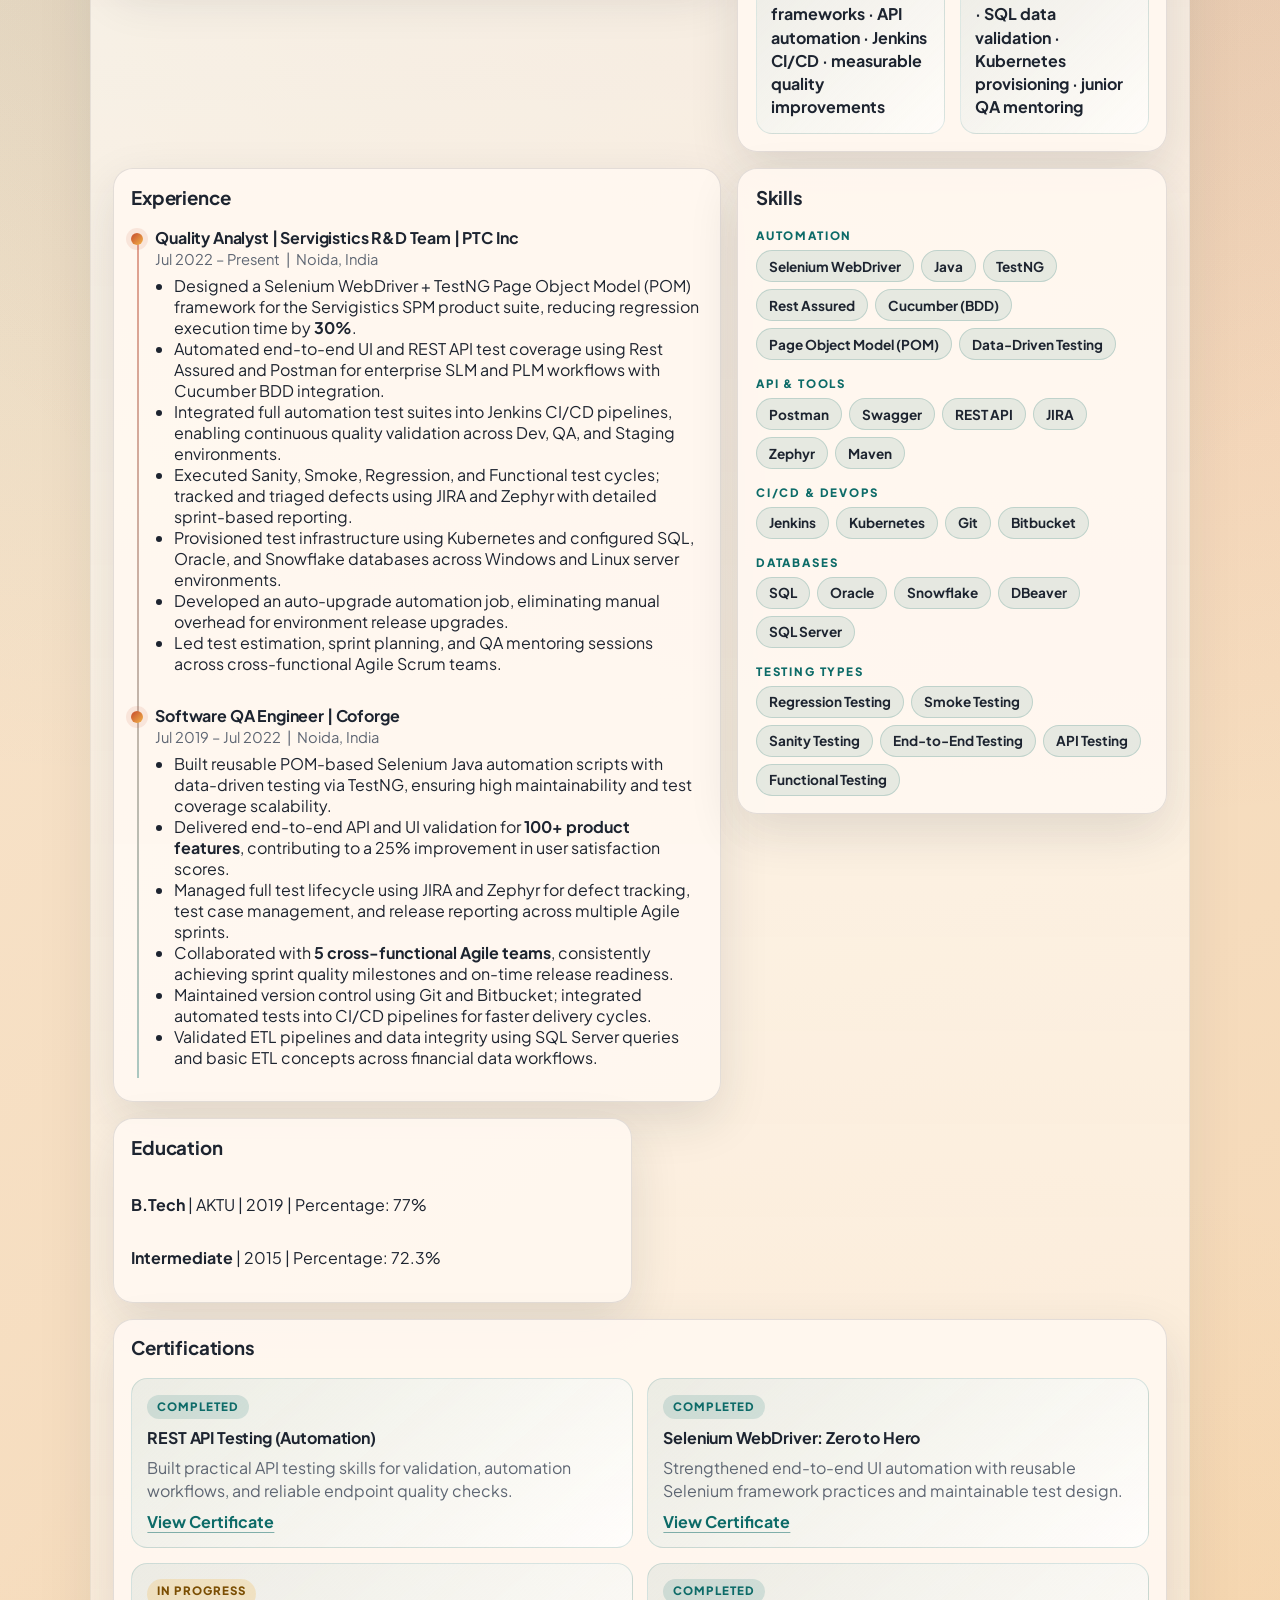
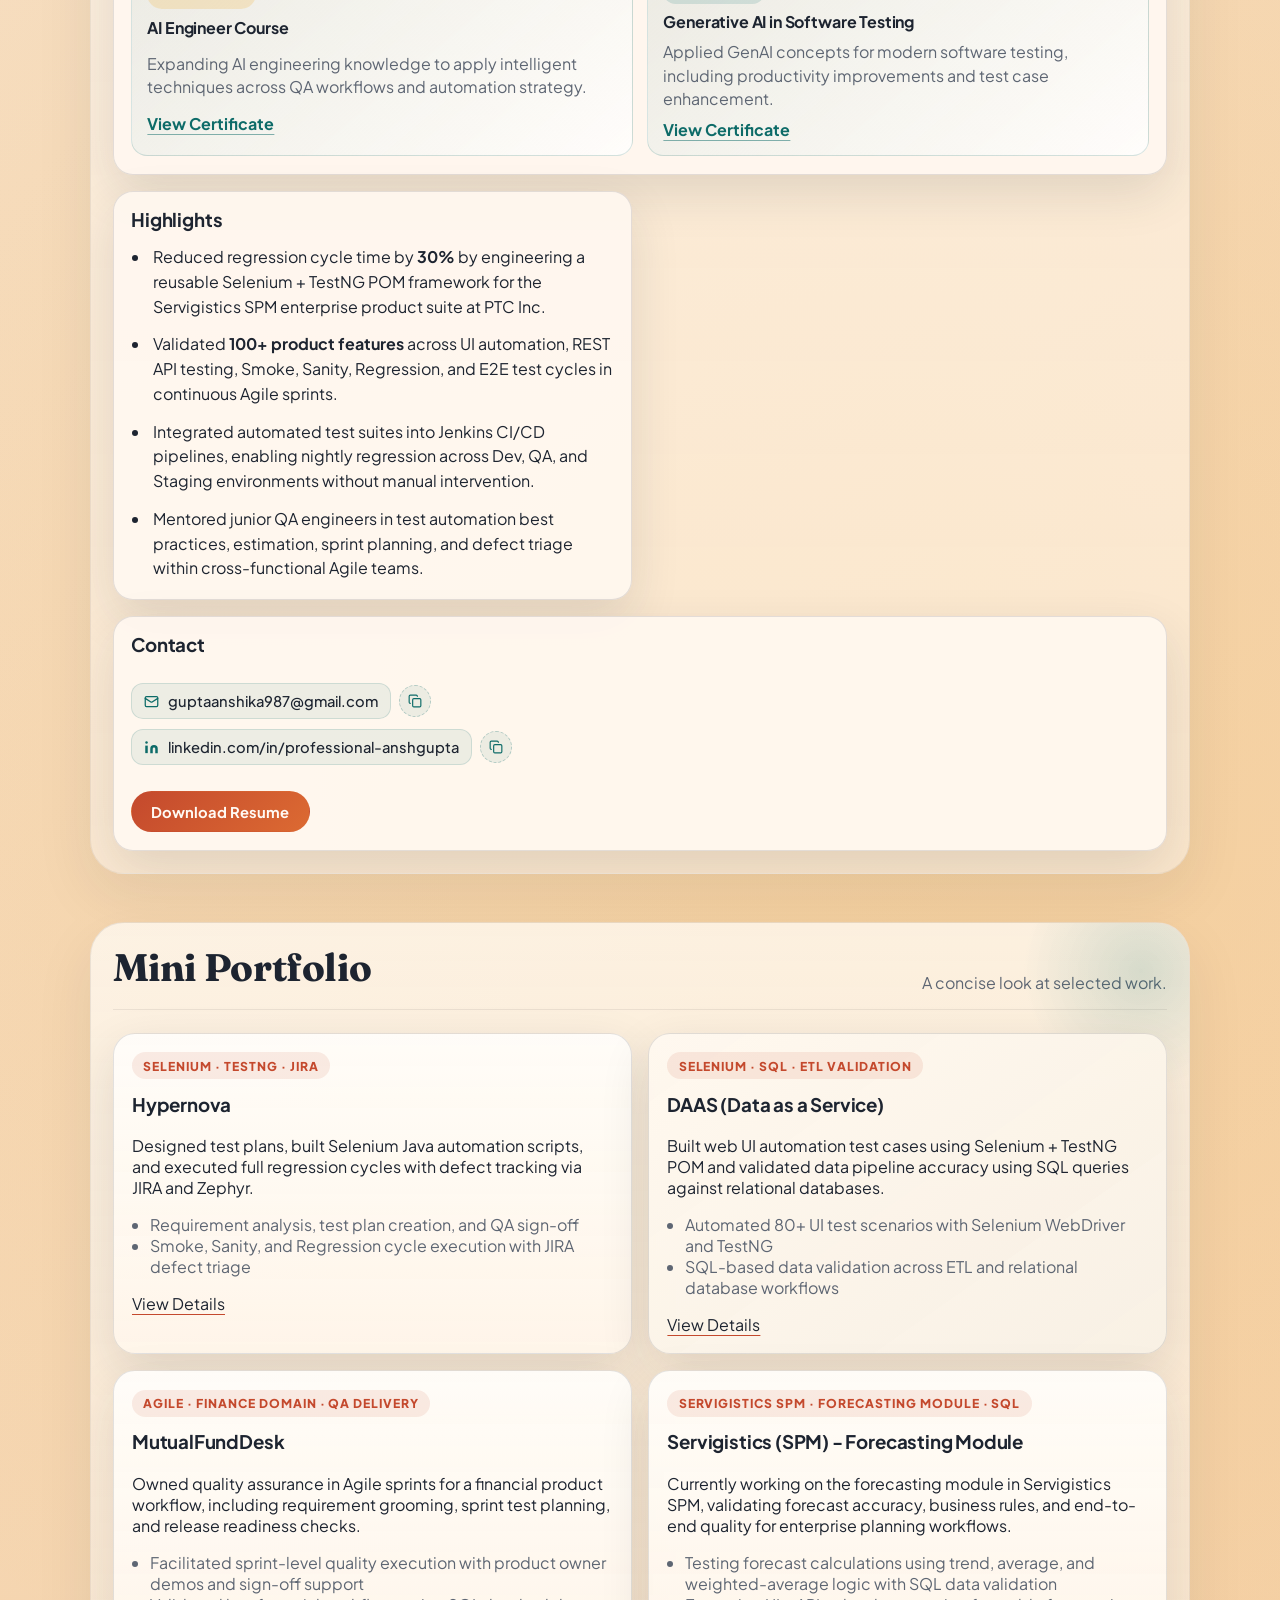
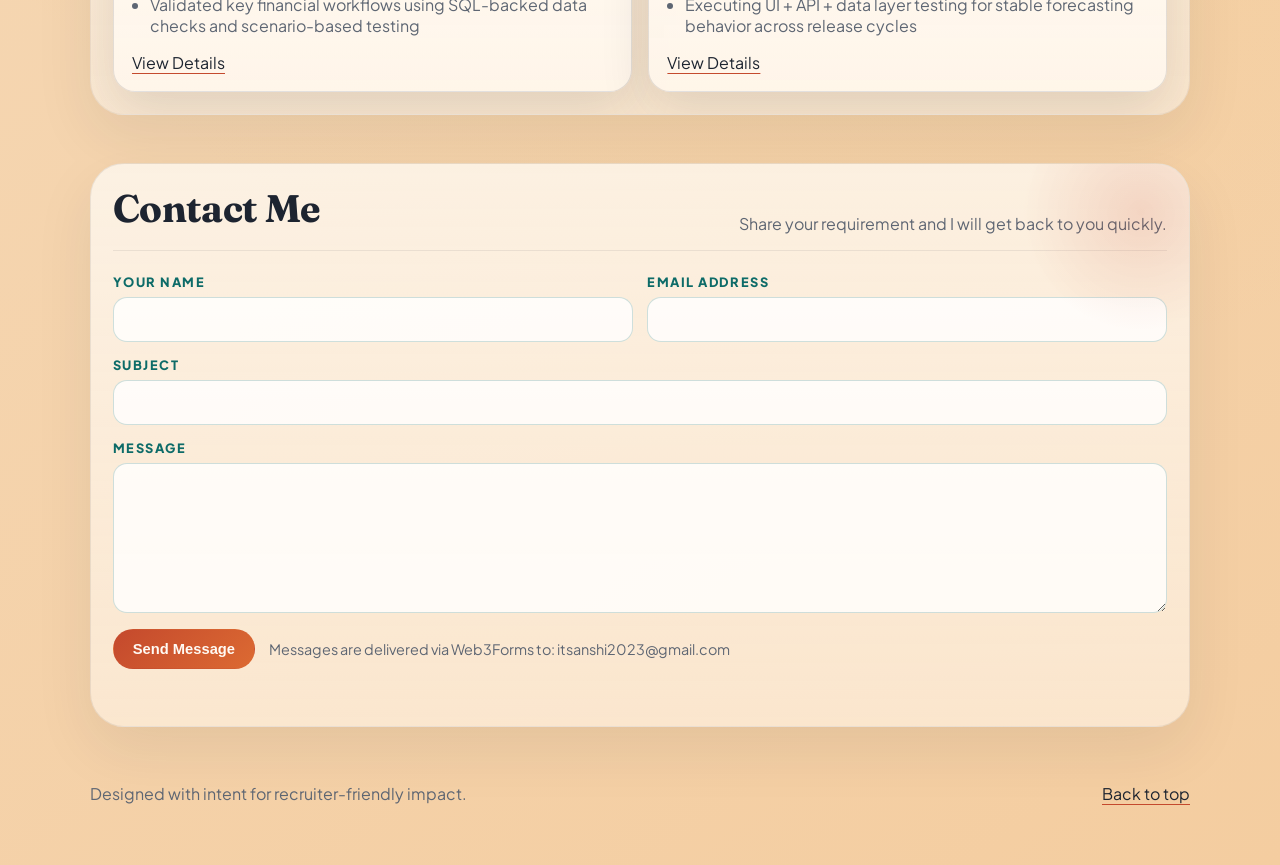
==== commit 6654fec9: "info update" ====
--- a/index.html
+++ b/index.html
@@ -260,9 +260,38 @@
 
         <article class="card reveal recruiter-keyword education-card">
           <h3>Education</h3>
-          <p><strong>B.Tech</strong> | AKTU | 2019</p>
-          <p>Percentage: 77%</p>
+          <p><strong>B.Tech</strong> | AKTU | 2019 | Percentage: 77%</p>
           <p><strong>Intermediate</strong> | 2015 | Percentage: 72.3%</p>
+        </article>
+
+        <article class="card reveal recruiter-keyword certifications-card">
+          <h3>Certifications</h3>
+          <div class="certifications-grid">
+            <article class="certification-tile">
+              <p class="cert-status completed">Completed</p>
+              <h4>REST API Testing (Automation)</h4>
+              <p>Built practical API testing skills for validation, automation workflows, and reliable endpoint quality checks.</p>
+              <a href="https://www.udemy.com/course-dashboard-redirect/?course_id=694982" target="_blank" rel="noreferrer">View Certificate</a>
+            </article>
+            <article class="certification-tile">
+              <p class="cert-status completed">Completed</p>
+              <h4>Selenium WebDriver: Zero to Hero</h4>
+              <p>Strengthened end-to-end UI automation with reusable Selenium framework practices and maintainable test design.</p>
+              <a href="https://www.udemy.com/course-dashboard-redirect/?course_id=5556178" target="_blank" rel="noreferrer">View Certificate</a>
+            </article>
+            <article class="certification-tile">
+              <p class="cert-status in-progress">In Progress</p>
+              <h4>AI Engineer Course</h4>
+              <p>Expanding AI engineering knowledge to apply intelligent techniques across QA workflows and automation strategy.</p>
+              <a href="https://www.udemy.com/course-dashboard-redirect/?course_id=6112535" target="_blank" rel="noreferrer">View Certificate</a>
+            </article>
+            <article class="certification-tile">
+              <p class="cert-status completed">Completed</p>
+              <h4>Generative AI in Software Testing</h4>
+              <p>Applied GenAI concepts for modern software testing, including productivity improvements and test case enhancement.</p>
+              <a href="https://www.udemy.com/course/generative-ai-in-software-testing/" target="_blank" rel="noreferrer">View Certificate</a>
+            </article>
+          </div>
         </article>
 
         <article class="card reveal highlights-card">
@@ -278,22 +307,24 @@
         <article class="card reveal actions-card" id="contact">
           <h3>Contact</h3>
           <div class="contact-links">
-            <a class="contact-link-item" href="mailto:guptaanshika987@gmail.com">
-              <svg xmlns="http://www.w3.org/2000/svg" width="15" height="15" viewBox="0 0 24 24" fill="none" stroke="currentColor" stroke-width="2" stroke-linecap="round" stroke-linejoin="round" aria-hidden="true"><rect width="20" height="16" x="2" y="4" rx="2"/><path d="m22 7-8.97 5.7a1.94 1.94 0 0 1-2.06 0L2 7"/></svg>
-              guptaanshika987@gmail.com
-            </a>
-            <a class="contact-link-item" href="https://www.linkedin.com/in/professional-anshgupta" target="_blank" rel="noreferrer">
-              <svg xmlns="http://www.w3.org/2000/svg" width="15" height="15" viewBox="0 0 24 24" fill="currentColor" aria-hidden="true"><path d="M16 8a6 6 0 0 1 6 6v7h-4v-7a2 2 0 0 0-2-2 2 2 0 0 0-2 2v7h-4v-7a6 6 0 0 1 6-6z"/><rect width="4" height="12" x="2" y="9"/><circle cx="4" cy="4" r="2"/></svg>
-              linkedin.com/in/professional-anshgupta
-            </a>
-            <p class="contact-phone">
-              <svg xmlns="http://www.w3.org/2000/svg" width="14" height="14" viewBox="0 0 24 24" fill="none" stroke="currentColor" stroke-width="2" stroke-linecap="round" stroke-linejoin="round" aria-hidden="true"><path d="M22 16.92v3a2 2 0 0 1-2.18 2 19.79 19.79 0 0 1-8.63-3.07A19.5 19.5 0 0 1 4.69 13.6 19.79 19.79 0 0 1 1.61 5a2 2 0 0 1 1.95-2.15h3a2 2 0 0 1 2 1.72 12.84 12.84 0 0 0 .7 2.81 2 2 0 0 1-.45 2.11L7.91 10a16 16 0 0 0 6 6l.92-.92a2 2 0 0 1 2.11-.45 12.84 12.84 0 0 0 2.81.7A2 2 0 0 1 21.5 17z"/></svg>
-              +91-9643522326
-            </p>
-            <button class="contact-link-item copy-email-btn" id="copyEmail" type="button" title="Copy email">
-              <svg xmlns="http://www.w3.org/2000/svg" width="14" height="14" viewBox="0 0 24 24" fill="none" stroke="currentColor" stroke-width="2" stroke-linecap="round" stroke-linejoin="round" aria-hidden="true"><rect width="14" height="14" x="8" y="8" rx="2" ry="2"/><path d="M4 16c-1.1 0-2-.9-2-2V4c0-1.1.9-2 2-2h10c1.1 0 2 .9 2 2"/></svg>
-              Copy email address
-            </button>
+            <div class="contact-link-row">
+              <a class="contact-link-item" href="mailto:guptaanshika987@gmail.com">
+                <svg xmlns="http://www.w3.org/2000/svg" width="15" height="15" viewBox="0 0 24 24" fill="none" stroke="currentColor" stroke-width="2" stroke-linecap="round" stroke-linejoin="round" aria-hidden="true"><rect width="20" height="16" x="2" y="4" rx="2"/><path d="m22 7-8.97 5.7a1.94 1.94 0 0 1-2.06 0L2 7"/></svg>
+                guptaanshika987@gmail.com
+              </a>
+              <button class="copy-inline-btn" type="button" data-copy-text="guptaanshika987@gmail.com" data-copy-label="Email" title="Copy email address" aria-label="Copy email address">
+                <svg xmlns="http://www.w3.org/2000/svg" width="14" height="14" viewBox="0 0 24 24" fill="none" stroke="currentColor" stroke-width="2" stroke-linecap="round" stroke-linejoin="round" aria-hidden="true"><rect width="14" height="14" x="8" y="8" rx="2" ry="2"/><path d="M4 16c-1.1 0-2-.9-2-2V4c0-1.1.9-2 2-2h10c1.1 0 2 .9 2 2"/></svg>
+              </button>
+            </div>
+            <div class="contact-link-row">
+              <a class="contact-link-item" href="https://www.linkedin.com/in/professional-anshgupta" target="_blank" rel="noreferrer">
+                <svg xmlns="http://www.w3.org/2000/svg" width="15" height="15" viewBox="0 0 24 24" fill="currentColor" aria-hidden="true"><path d="M16 8a6 6 0 0 1 6 6v7h-4v-7a2 2 0 0 0-2-2 2 2 0 0 0-2 2v7h-4v-7a6 6 0 0 1 6-6z"/><rect width="4" height="12" x="2" y="9"/><circle cx="4" cy="4" r="2"/></svg>
+                linkedin.com/in/professional-anshgupta
+              </a>
+              <button class="copy-inline-btn" type="button" data-copy-text="https://www.linkedin.com/in/professional-anshgupta" data-copy-label="LinkedIn" title="Copy LinkedIn link" aria-label="Copy LinkedIn link">
+                <svg xmlns="http://www.w3.org/2000/svg" width="14" height="14" viewBox="0 0 24 24" fill="none" stroke="currentColor" stroke-width="2" stroke-linecap="round" stroke-linejoin="round" aria-hidden="true"><rect width="14" height="14" x="8" y="8" rx="2" ry="2"/><path d="M4 16c-1.1 0-2-.9-2-2V4c0-1.1.9-2 2-2h10c1.1 0 2 .9 2 2"/></svg>
+              </button>
+            </div>
             <span id="copyStatus" aria-live="polite"></span>
           </div>
           <div class="actions">
@@ -311,7 +342,7 @@
           <p>A concise look at selected work.</p>
         </div>
 
-        <div class="portfolio-grid">
+        <div class="portfolio-grid portfolio-grid-4">
         <article class="project-card reveal tilt-left">
           <div class="project-tag">Selenium · TestNG · JIRA</div>
           <h3>Hypernova</h3>
@@ -335,14 +366,25 @@
         </article>
 
         <article class="project-card reveal tilt-right">
-          <div class="project-tag">Agile · SQL · Forecast QA</div>
-          <h3>MutualFundDesk &amp; Servigistics (SPM)</h3>
-          <p>Led Agile sprint ceremonies, facilitated product owner demo signoffs, and validated forecasting accuracy using SQL and statistical methods (average, weighted average).</p>
+          <div class="project-tag">Agile · Finance Domain · QA Delivery</div>
+          <h3>MutualFundDesk</h3>
+          <p>Owned quality assurance in Agile sprints for a financial product workflow, including requirement grooming, sprint test planning, and release readiness checks.</p>
           <ul class="project-points">
-            <li>Sprint planning, retrospectives, and product demo facilitation for owner sign-off</li>
-            <li>Forecast data accuracy validated via SQL using weighted average and trend methods</li>
-          </ul>
-          <a href="#" aria-label="View Servigistics details">View Details</a>
+            <li>Facilitated sprint-level quality execution with product owner demos and sign-off support</li>
+            <li>Validated key financial workflows using SQL-backed data checks and scenario-based testing</li>
+          </ul>
+          <a href="#" aria-label="View MutualFundDesk details">View Details</a>
+        </article>
+
+        <article class="project-card reveal">
+          <div class="project-tag">Servigistics SPM · Forecasting Module · SQL</div>
+          <h3>Servigistics (SPM) - Forecasting Module</h3>
+          <p>Currently working on the forecasting module in Servigistics SPM, validating forecast accuracy, business rules, and end-to-end quality for enterprise planning workflows.</p>
+          <ul class="project-points">
+            <li>Testing forecast calculations using trend, average, and weighted-average logic with SQL data validation</li>
+            <li>Executing UI + API + data layer testing for stable forecasting behavior across release cycles</li>
+          </ul>
+          <a href="#" aria-label="View Servigistics forecasting details">View Details</a>
         </article>
         </div>
       </div>
--- a/styles.css
+++ b/styles.css
@@ -581,6 +581,10 @@
   grid-column: span 6;
 }
 
+.certifications-card {
+  grid-column: span 12;
+}
+
 .actions-card {
   grid-column: span 12;
 }
@@ -630,6 +634,60 @@
 
 .highlights-card h3 {
   margin-bottom: 0.85rem;
+}
+
+.certifications-grid {
+  display: grid;
+  grid-template-columns: repeat(2, minmax(0, 1fr));
+  gap: 0.9rem;
+}
+
+.certification-tile {
+  border-radius: 16px;
+  padding: 0.95rem;
+  border: 1px solid rgba(13, 107, 104, 0.16);
+  background: linear-gradient(140deg, rgba(13, 107, 104, 0.08), rgba(255, 255, 255, 0.72));
+  display: grid;
+  gap: 0.55rem;
+}
+
+.certification-tile h4 {
+  margin: 0;
+}
+
+.certification-tile p {
+  margin: 0;
+  color: var(--muted);
+  line-height: 1.45;
+}
+
+.certification-tile a {
+  width: fit-content;
+  color: var(--accent-2);
+  text-decoration-color: rgba(13, 107, 104, 0.5);
+  text-underline-offset: 4px;
+  font-weight: 700;
+}
+
+.cert-status {
+  width: fit-content;
+  margin: 0;
+  border-radius: 999px;
+  padding: 0.25rem 0.6rem;
+  font-size: 0.72rem;
+  text-transform: uppercase;
+  letter-spacing: 0.1em;
+  font-weight: 800;
+}
+
+.cert-status.completed {
+  background: rgba(13, 107, 104, 0.14);
+  color: var(--accent-2);
+}
+
+.cert-status.in-progress {
+  background: rgba(243, 181, 74, 0.24);
+  color: #7b4e03;
 }
 
 .timeline {
@@ -731,6 +789,13 @@
   flex-direction: column;
   gap: 0.6rem;
   margin-top: 0.5rem;
+}
+
+.contact-link-row {
+  display: flex;
+  align-items: center;
+  gap: 0.5rem;
+  flex-wrap: wrap;
 }
 
 .contact-link-item {
@@ -760,29 +825,29 @@
   color: var(--accent-2);
 }
 
-.copy-email-btn {
+.copy-inline-btn {
   cursor: pointer;
   font-family: inherit;
-  background: rgba(13, 107, 104, 0.06);
-  border: 1px dashed rgba(13, 107, 104, 0.2);
-}
-
-.copy-email-btn:hover {
-  border-style: solid;
-}
-
-.contact-phone {
+  color: var(--accent-2);
+  background: rgba(13, 107, 104, 0.08);
+  border: 1px dashed rgba(13, 107, 104, 0.26);
+  border-radius: 999px;
+  width: 2rem;
+  height: 2rem;
   display: inline-flex;
   align-items: center;
-  gap: 0.55rem;
-  color: var(--muted);
-  font-size: 0.92rem;
-  margin: 0;
-  padding: 0 0.2rem;
-}
-
-.contact-phone svg {
-  color: var(--accent-2);
+  justify-content: center;
+  padding: 0;
+  transition: background 0.18s ease, transform 0.18s ease;
+}
+
+.copy-inline-btn:hover {
+  border-style: solid;
+  background: rgba(13, 107, 104, 0.16);
+  transform: translateX(2px);
+}
+
+.copy-inline-btn svg {
   flex-shrink: 0;
 }
 
@@ -928,6 +993,17 @@
 
 .portfolio-grid .project-card:not(.featured-project) {
   grid-column: span 3;
+}
+
+.portfolio-grid-4 .project-card,
+.portfolio-grid-4 .featured-project,
+.portfolio-grid-4 .project-card:not(.featured-project) {
+  grid-column: span 6;
+}
+
+.portfolio-grid-4 .tilt-left,
+.portfolio-grid-4 .tilt-right {
+  margin-top: 0;
 }
 
 .tilt-left {
@@ -1018,6 +1094,7 @@
 
   .mini-cards,
   .cheat-grid,
+  .certifications-grid,
   .form-grid {
     grid-template-columns: 1fr;
   }
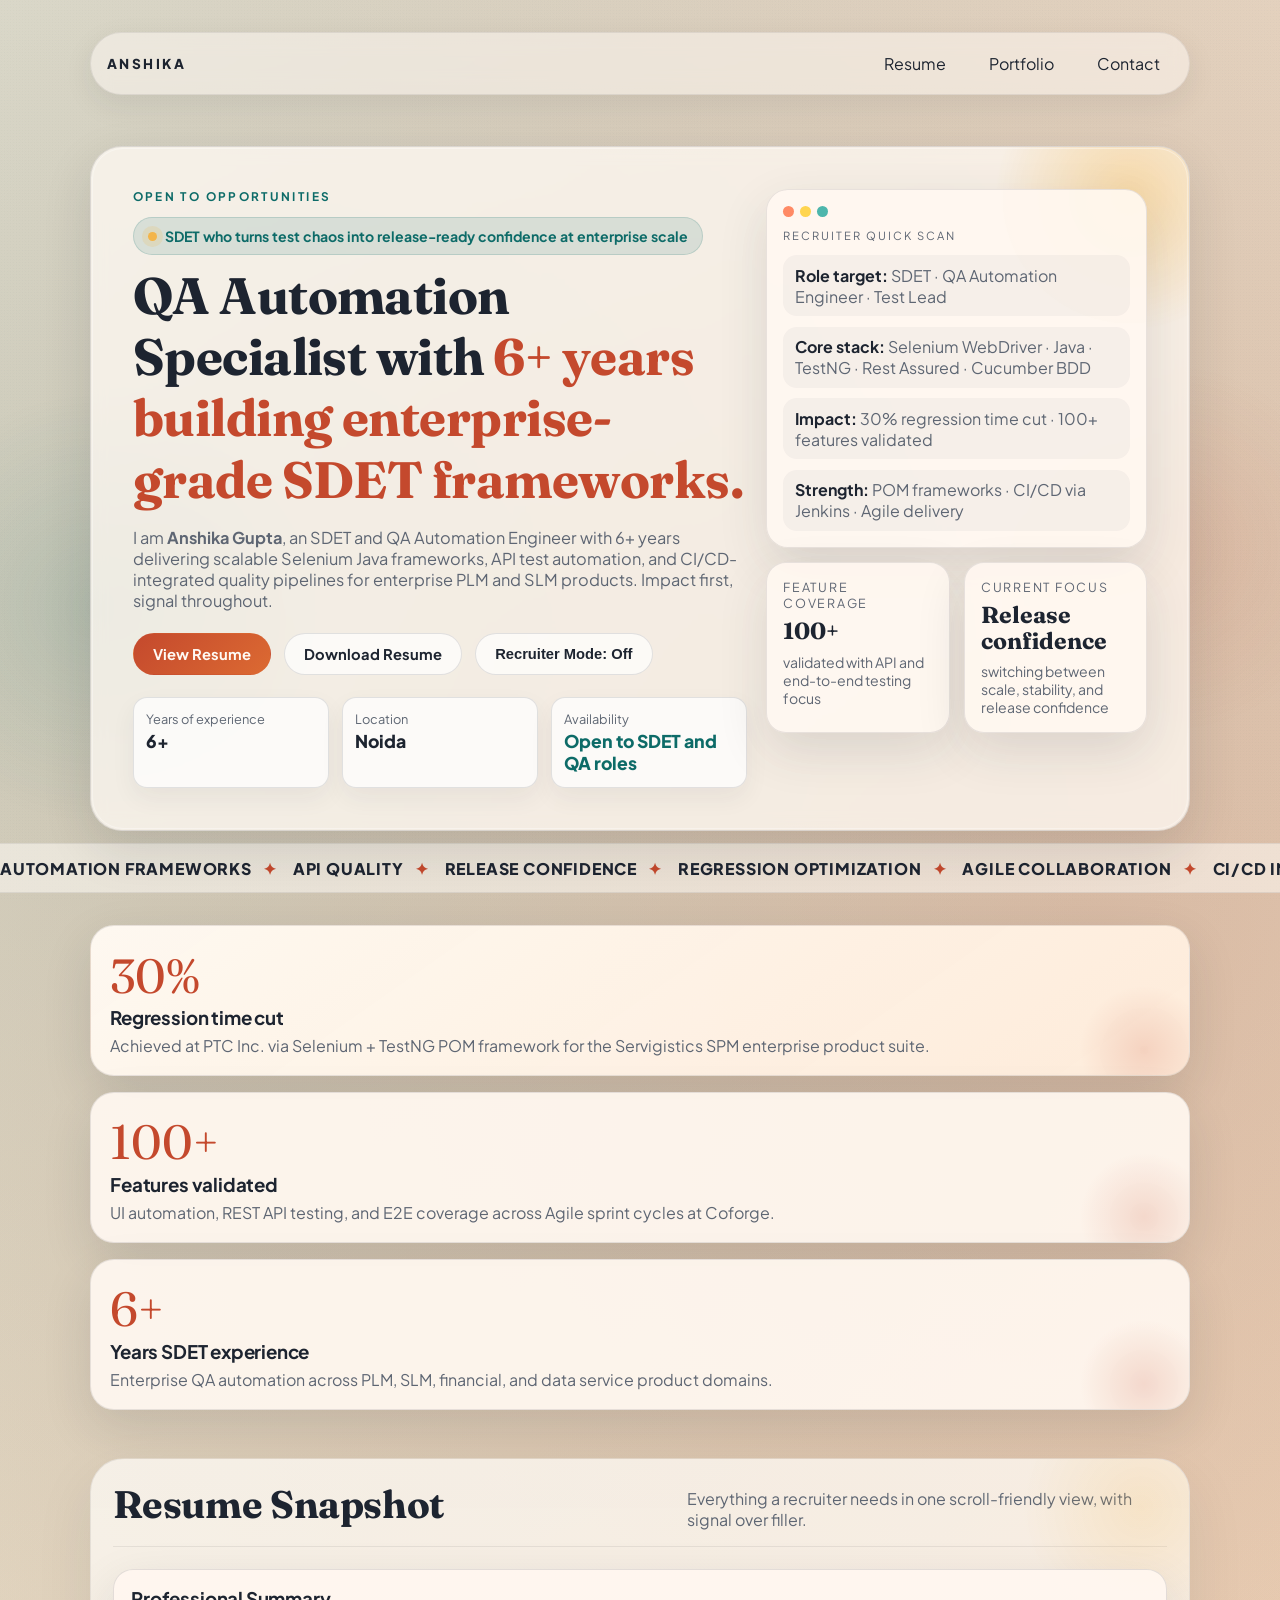
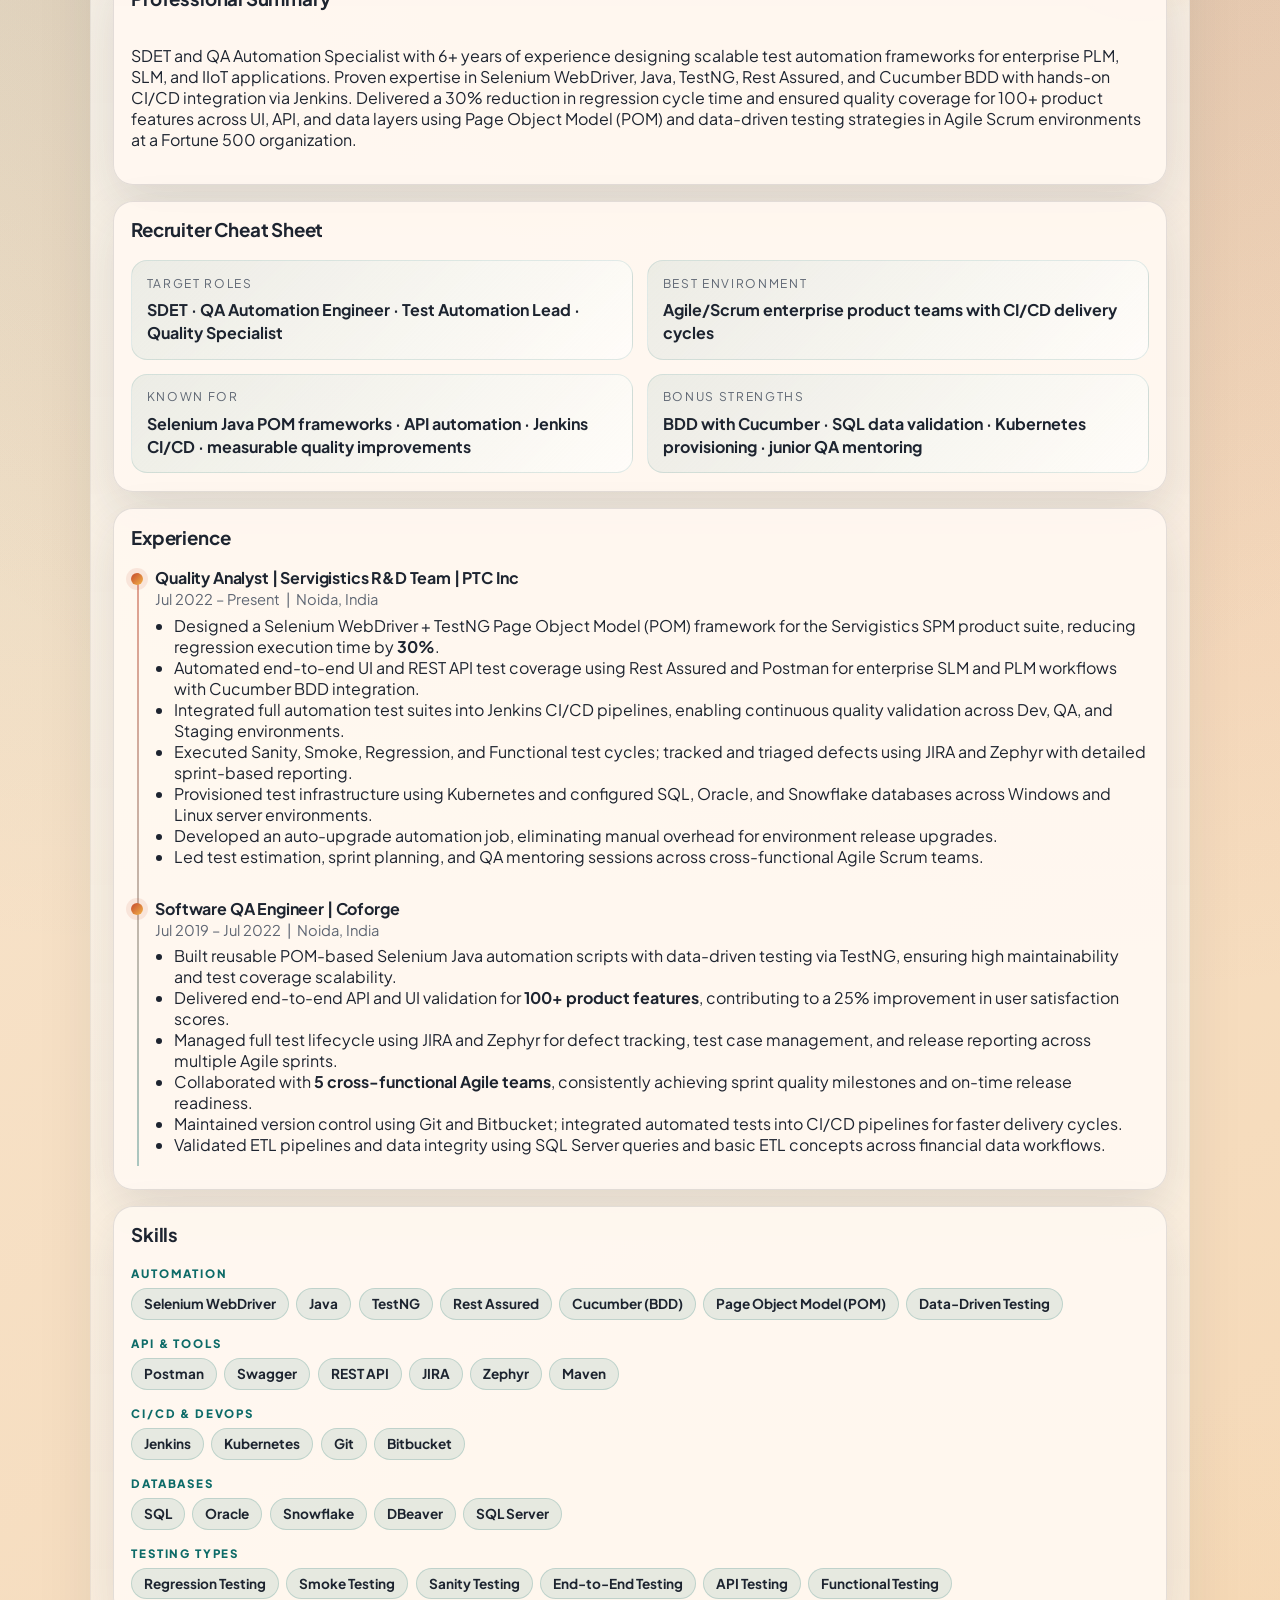
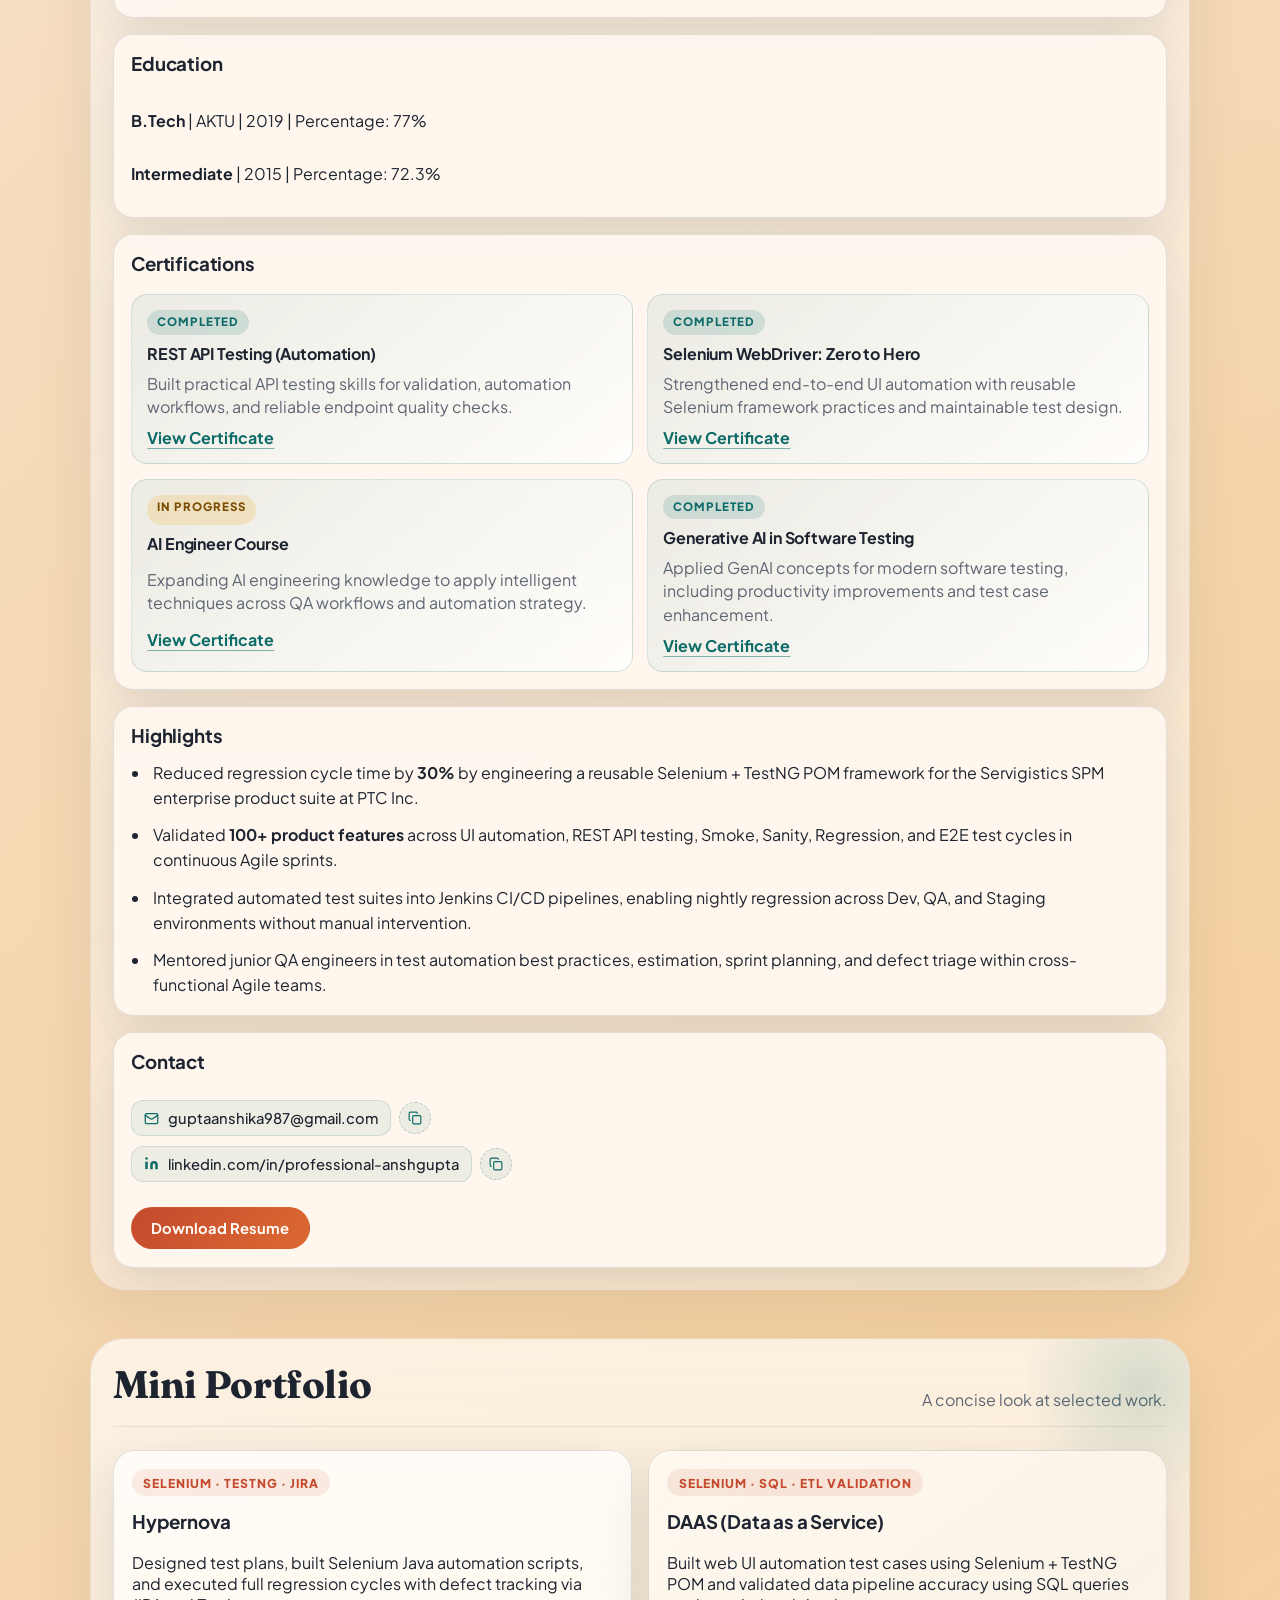
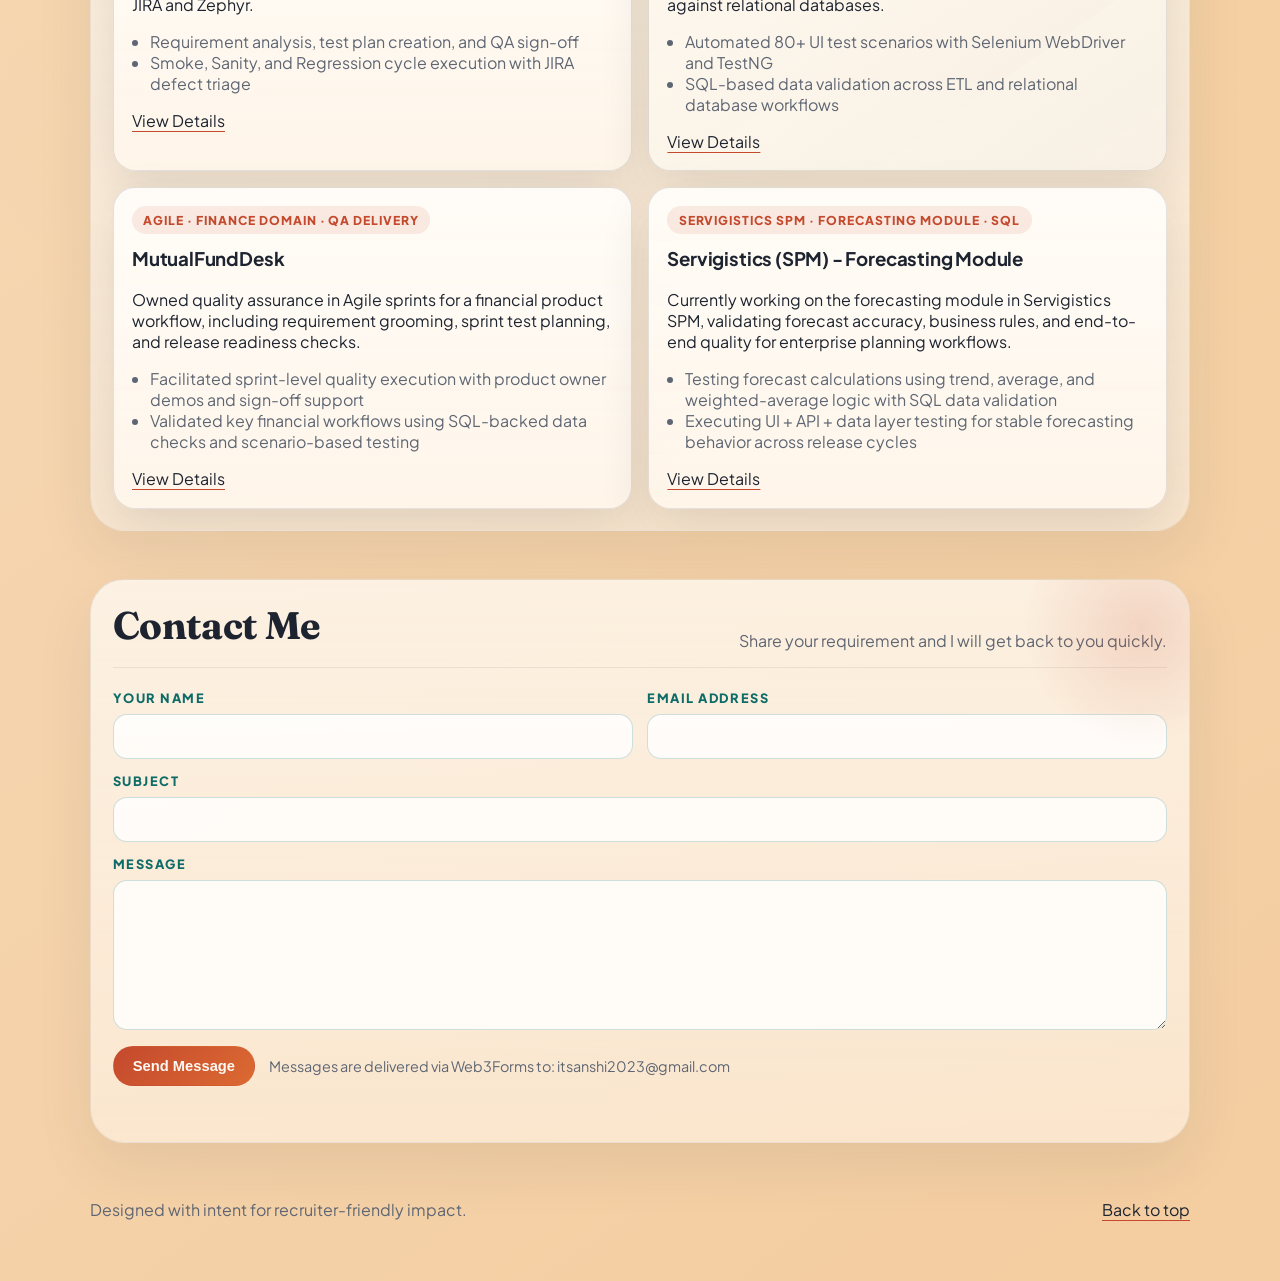
==== commit 981f3041: "Updated certificate info" ====
--- a/index.html
+++ b/index.html
@@ -271,13 +271,13 @@
               <p class="cert-status completed">Completed</p>
               <h4>REST API Testing (Automation)</h4>
               <p>Built practical API testing skills for validation, automation workflows, and reliable endpoint quality checks.</p>
-              <a href="https://www.udemy.com/course-dashboard-redirect/?course_id=694982" target="_blank" rel="noreferrer">View Certificate</a>
+              <a href="https://www.udemy.com/certificate/UC-506c2061-586d-4e8f-8bc4-c5a70b512a7c/" target="_blank" rel="noreferrer">View Certificate</a>
             </article>
             <article class="certification-tile">
               <p class="cert-status completed">Completed</p>
               <h4>Selenium WebDriver: Zero to Hero</h4>
               <p>Strengthened end-to-end UI automation with reusable Selenium framework practices and maintainable test design.</p>
-              <a href="https://www.udemy.com/course-dashboard-redirect/?course_id=5556178" target="_blank" rel="noreferrer">View Certificate</a>
+              <a href="https://www.udemy.com/certificate/UC-a601a946-0db5-40d5-a2e3-50c6ffa1de78/" target="_blank" rel="noreferrer">View Certificate</a>
             </article>
             <article class="certification-tile">
               <p class="cert-status in-progress">In Progress</p>
@@ -289,7 +289,7 @@
               <p class="cert-status completed">Completed</p>
               <h4>Generative AI in Software Testing</h4>
               <p>Applied GenAI concepts for modern software testing, including productivity improvements and test case enhancement.</p>
-              <a href="https://www.udemy.com/course/generative-ai-in-software-testing/" target="_blank" rel="noreferrer">View Certificate</a>
+              <a href="https://www.udemy.com/certificate/UC-03486827-07e8-456b-9870-2d005f02515b/" target="_blank" rel="noreferrer">View Certificate</a>
             </article>
           </div>
         </article>
--- a/styles.css
+++ b/styles.css
@@ -18,6 +18,7 @@
 
 html {
   scroll-behavior: smooth;
+  overflow-x: hidden;
 }
 
 body {
@@ -30,6 +31,7 @@
     radial-gradient(circle at 70% 70%, rgba(243, 181, 74, 0.18), transparent 30%),
     linear-gradient(145deg, var(--bg), var(--bg-2));
   min-height: 100vh;
+  overflow-x: hidden;
 }
 
 body::before,
@@ -74,6 +76,14 @@
 footer {
   width: min(1100px, 92vw);
   margin-inline: auto;
+}
+
+.hero-content,
+.section-shell,
+.card,
+.project-card,
+.contact-link-item {
+  min-width: 0;
 }
 
 .hero {
@@ -182,6 +192,7 @@
 .signal-pill {
   display: inline-flex;
   align-items: center;
+  flex-wrap: wrap;
   gap: 0.5rem;
   margin-top: 0.85rem;
   padding: 0.55rem 0.9rem;
@@ -502,6 +513,19 @@
 
 .impact-card:nth-child(3) {
   grid-column: span 4;
+}
+
+@media (max-width: 1400px) {
+  .impact-strip {
+    grid-template-columns: 1fr;
+  }
+
+  .impact-card,
+  .featured-impact,
+  .impact-card:nth-child(2),
+  .impact-card:nth-child(3) {
+    grid-column: auto;
+  }
 }
 
 .section-head h2 {
@@ -812,6 +836,9 @@
   border: 1px solid rgba(13, 107, 104, 0.14);
   transition: background 0.18s ease, color 0.18s ease, transform 0.18s ease;
   width: fit-content;
+  min-width: 0;
+  overflow-wrap: break-word;
+  word-break: normal;
 }
 
 .contact-link-item:hover {
@@ -1016,6 +1043,8 @@
 
 .project-tag {
   display: inline-flex;
+  max-width: 100%;
+  white-space: normal;
   padding: 0.35rem 0.7rem;
   margin-bottom: 0.9rem;
   border-radius: 999px;
@@ -1043,6 +1072,11 @@
 }
 
 .reveal {
+  opacity: 1;
+  transform: none;
+}
+
+.js-enabled .reveal {
   opacity: 0;
   transform: translateY(22px);
 }
@@ -1125,14 +1159,185 @@
   }
 }
 
+@media (max-width: 1024px) {
+  .hero,
+  main,
+  footer {
+    width: 94vw;
+  }
+
+  .hero-layout {
+    grid-template-columns: 1fr;
+    gap: 1rem;
+  }
+
+  .impact-strip,
+  .portfolio-grid,
+  .resume-grid {
+    grid-template-columns: 1fr;
+  }
+
+  .impact-card,
+  .featured-impact,
+  .summary-card,
+  .cheat-sheet,
+  .experience-card,
+  .skills-card,
+  .education-card,
+  .highlights-card,
+  .actions-card,
+  .project-card,
+  .featured-project,
+  .portfolio-grid .project-card:not(.featured-project),
+  .portfolio-grid-4 .project-card,
+  .portfolio-grid-4 .featured-project,
+  .portfolio-grid-4 .project-card:not(.featured-project) {
+    grid-column: auto;
+  }
+
+  .mini-cards,
+  .cheat-grid,
+  .certifications-grid,
+  .form-grid {
+    grid-template-columns: 1fr;
+  }
+
+  .tilt-left,
+  .tilt-right {
+    margin-top: 0;
+  }
+}
+
+@media (max-width: 1280px) {
+  .impact-strip {
+    grid-template-columns: 1fr;
+  }
+
+  .impact-card,
+  .featured-impact {
+    grid-column: auto;
+  }
+
+  .resume-grid {
+    grid-template-columns: 1fr;
+  }
+
+  .summary-card,
+  .cheat-sheet,
+  .experience-card,
+  .skills-card,
+  .education-card,
+  .highlights-card,
+  .certifications-card,
+  .actions-card {
+    grid-column: auto;
+  }
+}
+
 @media (max-width: 640px) {
+  .hero,
+  main,
+  footer {
+    width: 94vw;
+  }
+
+  .hero {
+    padding: 1rem 0 0.5rem;
+  }
+
   .top-nav {
     flex-direction: column;
     align-items: flex-start;
+    border-radius: 20px;
+    padding: 0.7rem 0.8rem;
   }
 
   .nav-actions {
+    width: 100%;
+    gap: 0.45rem;
     flex-wrap: wrap;
+  }
+
+  .nav-actions a {
+    flex: 1 1 auto;
+    text-align: center;
+    padding: 0.45rem 0.55rem;
+  }
+
+  .hero-content {
+    margin-top: 1.3rem;
+    padding: 1rem;
+  }
+
+  .signal-pill {
+    width: 100%;
+    justify-content: flex-start;
+  }
+
+  .panel-terminal,
+  .mini-cards article,
+  .card,
+  .project-card {
+    padding: 0.95rem;
+  }
+
+  .hero-cta .btn {
+    width: 100%;
+  }
+
+  .section-head h2 {
+    font-size: clamp(1.4rem, 7vw, 1.9rem);
+  }
+
+  .section-head {
+    flex-direction: column;
+    align-items: flex-start;
+    gap: 0.5rem;
+  }
+
+  .contact-link-row {
+    display: flex;
+    align-items: flex-start;
+    gap: 0.5rem;
+    width: 100%;
+  }
+
+  .contact-link-item {
+    flex: 1 1 auto;
+    width: auto;
+    font-size: 0.86rem;
+    padding: 0.5rem 0.62rem;
+    overflow-wrap: break-word;
+    word-break: normal;
+    line-height: 1.35;
+  }
+
+  .copy-inline-btn {
+    flex: 0 0 auto;
+    width: 1.9rem;
+    height: 1.9rem;
+  }
+
+  .chip-wrap span {
+    font-size: 0.8rem;
+    padding: 0.36rem 0.65rem;
+  }
+
+  h1 {
+    max-width: 100%;
+    font-size: clamp(1.55rem, 9vw, 2rem);
+  }
+
+  .project-tag {
+    font-size: 0.7rem;
+    letter-spacing: 0.05em;
+  }
+
+  .project-card p,
+  .project-points,
+  .timeline ul,
+  .clean-list {
+    font-size: 0.92rem;
   }
 
   .hero-content {
@@ -1145,6 +1350,40 @@
   }
 
   h1 {
-    max-width: 12ch;
-  }
-}
+    max-width: 100%;
+  }
+}
+
+@media (max-width: 420px) {
+  .top-nav {
+    padding: 0.62rem;
+  }
+
+  .nav-actions {
+    gap: 0.35rem;
+  }
+
+  .nav-actions a {
+    font-size: 0.84rem;
+    padding: 0.42rem 0.45rem;
+  }
+
+  .signal-pill {
+    font-size: 0.8rem;
+    padding: 0.46rem 0.65rem;
+  }
+
+  .hero-content,
+  .section-shell {
+    padding: 0.85rem;
+  }
+
+  .contact-link-item {
+    font-size: 0.82rem;
+    padding: 0.46rem 0.56rem;
+  }
+
+  .fact-value {
+    font-size: 1rem;
+  }
+}
